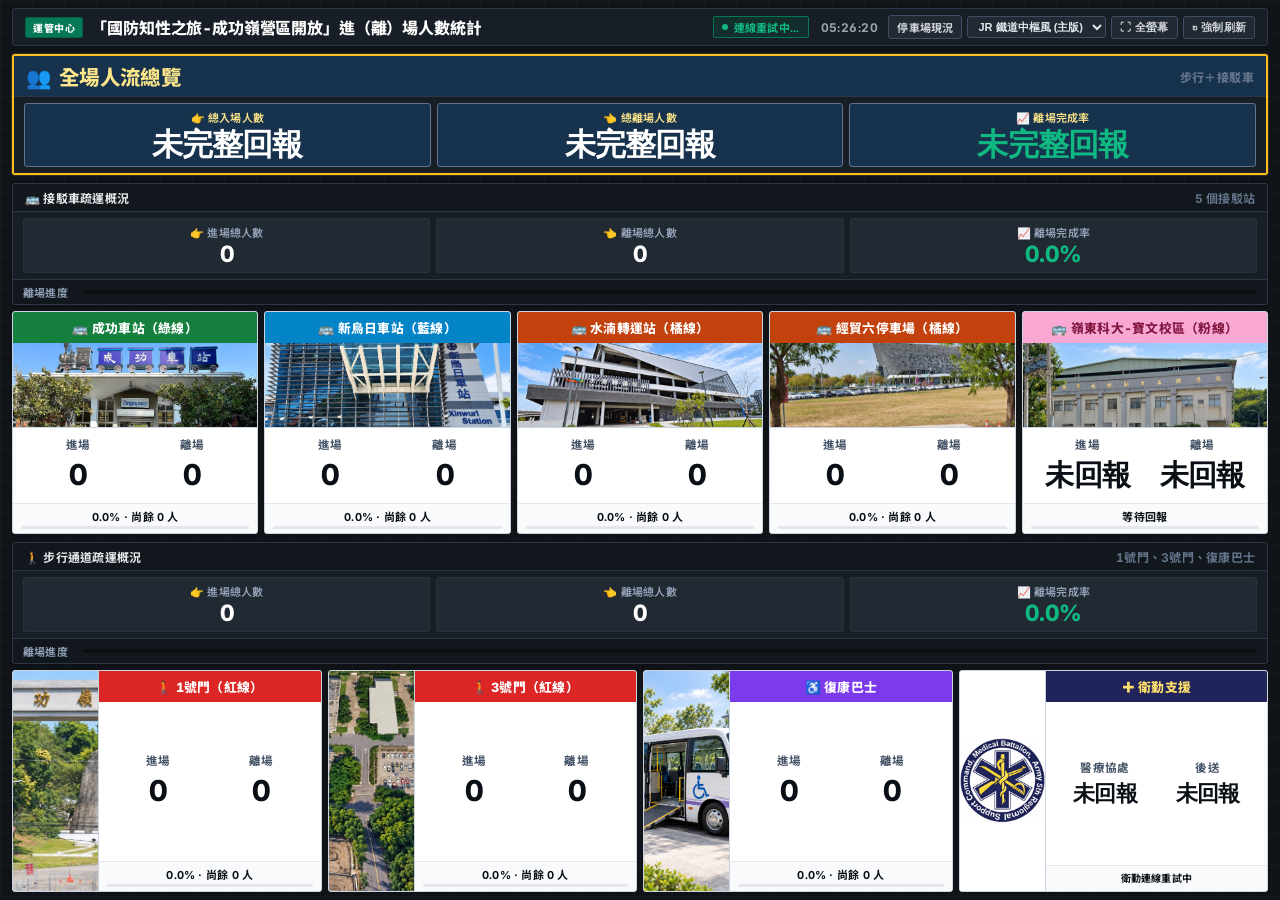
==== index.html @ ae47f046 "Keep pending medical counts readable in the narrower card Use a smaller font for unknown medical cou" ====
<!DOCTYPE html>
<html lang="zh-TW">
<head>
  <meta charset="UTF-8">
  <meta name="viewport" content="width=device-width, initial-scale=1">
  <title>「國防知性之旅-成功嶺營區開放」進（離）場人數統計</title>
  <link rel="preconnect" href="https://fonts.googleapis.com">
  <link rel="preconnect" href="https://fonts.gstatic.com" crossorigin>
  <link href="https://fonts.googleapis.com/css2?family=Inter:wght@400;600;700;800;900&family=Noto+Sans+TC:wght@400;500;700;900&display=swap" rel="stylesheet">
  <style>
    :root {
      /* 預設基礎主題變數 (🇯🇵 日本鐵道 JR 指揮中樞風 - 標竿秩序與極致易讀) */
      --theme-bg: #101419;
      --theme-grid: linear-gradient(to right, rgba(255, 255, 255, 0.02) 1px, transparent 1px),
                    linear-gradient(to bottom, rgba(255, 255, 255, 0.02) 1px, transparent 1px);
      --theme-grid-size: 32px 32px;
      
      --theme-surface: #171E25;
      --theme-surface-inner: #212933;
      --theme-border: #2B3746;
      --theme-border-light: #3E4E63;
      
      --text-white: #FFFFFF;
      --text-muted: #94A3B8;
      --text-label: #475569;
      --text-dark: #0A0F15;
      
      --badge-bg: #047857;
      --badge-text: #FFFFFF;
      --badge-border: #065F46;
      
      --card-white: #FFFFFF;
      --card-border: #CBD5E1;
      --card-footer: #F8FAFC;
      --card-radius: 3px;
      
      --track-bg: #E2E8F0;
      --fill-default: #0369A1;
      --warning-color: #D97706;
      --danger-color: #DC2626;
      
      /* JR 鐵道路線色標 (高辨識度、極度清楚) */
      --mil-green: #15803D;   /* 山手線綠 (綠線) */
      --mil-blue: #0284C7;    /* 京濱東北藍 (藍線) */
      --mil-amber: #D97706;   /* 總武線琥珀 (黃線) */
      --mil-purple: #7C3AED;  /* 半藏門紫 (紫線) */
      --mil-teal: #0D9488;    /* 常磐線青 (步行) */
      --mil-wine: #DC2626;    /* 丸之內紅 (紅線) */
    }

    /* 🛡️ 主題 2：Palantir 國防深海鈦金風 (五角大廈與國防態勢感知) */
    body.theme-palantir {
      --theme-bg: #090E17;
      --theme-grid: radial-gradient(rgba(56, 189, 248, 0.08) 1px, transparent 1px);
      --theme-grid-size: 24px 24px;
      --theme-surface: #0F1726;
      --theme-surface-inner: #152238;
      --theme-border: #1E2E48;
      --theme-border-light: #2A4064;
      --badge-bg: #1E3A8A;
      --badge-text: #93C5FD;
      --badge-border: #2563EB;
      --card-radius: 4px;
      --mil-green: #065F46;
      --mil-blue: #1E40AF;
      --mil-amber: #92400E;
      --mil-purple: #581C87;
      --mil-teal: #0F766E;
      --mil-wine: #831843;
      --fill-default: #2563EB;
    }

    /* 🚀 主題 3：SpaceX 航太任務控制室黑魂風 (消光黑底、雷射精準) */
    body.theme-spacex {
      --theme-bg: #050608;
      --theme-grid: none;
      --theme-surface: #0E1015;
      --theme-surface-inner: #161922;
      --theme-border: #222632;
      --theme-border-light: #32384A;
      --badge-bg: #B91C1C;
      --badge-text: #FFFFFF;
      --badge-border: #DC2626;
      --card-radius: 2px;
      --card-border: #4B5563;
      --mil-green: #059669;
      --mil-blue: #2563EB;
      --mil-amber: #D97706;
      --mil-purple: #9333EA;
      --mil-teal: #0D9488;
      --mil-wine: #E11D48;
      --fill-default: #FFFFFF;
    }

    /* 🌲 主題 4：北歐智慧交通 ITS 工業風 (Volvo / 歐規交通調度) */
    body.theme-nordic {
      --theme-bg: #111827;
      --theme-grid: linear-gradient(to right, rgba(255, 255, 255, 0.03) 1px, transparent 1px),
                    linear-gradient(to bottom, rgba(255, 255, 255, 0.03) 1px, transparent 1px);
      --theme-grid-size: 28px 28px;
      --theme-surface: #1F2937;
      --theme-surface-inner: #374151;
      --theme-border: #4B5563;
      --theme-border-light: #6B7280;
      --badge-bg: #0F766E;
      --badge-text: #CCFBF1;
      --badge-border: #14B8A6;
      --card-radius: 6px;
      --mil-green: #047857;
      --mil-blue: #1D4ED8;
      --mil-amber: #B45309;
      --mil-purple: #6D28D9;
      --mil-teal: #0E7490;
      --mil-wine: #BE123C;
      --fill-default: #0284C7;
    }

    /* 🇨🇭 主題 5：瑞士極簡工藝風 (理性幾何、包浩斯排印) */
    body.theme-swiss {
      --theme-bg: #0C0D12;
      --theme-grid: linear-gradient(to right, rgba(255, 255, 255, 0.025) 1px, transparent 1px),
                    linear-gradient(to bottom, rgba(255, 255, 255, 0.025) 1px, transparent 1px);
      --theme-grid-size: 32px 32px;
      --theme-surface: #14161F;
      --theme-surface-inner: #1B1E2B;
      --theme-border: #262A38;
      --theme-border-light: #343A4E;
      --badge-bg: #181B26;
      --badge-text: #E2E8F0;
      --badge-border: #33394B;
      --card-radius: 3px;
      --mil-green: #065F46;
      --mil-blue: #1E40AF;
      --mil-amber: #92400E;
      --mil-purple: #581C87;
      --mil-teal: #0F766E;
      --mil-wine: #831843;
      --fill-default: #1D4ED8;
    }

    * {
      box-sizing: border-box;
      margin: 0;
      padding: 0;
      user-select: none;
      -webkit-tap-highlight-color: transparent;
    }

    body {
      background-color: var(--theme-bg);
      background-image: var(--theme-grid);
      background-size: var(--theme-grid-size);
      font-family: 'Inter', -apple-system, BlinkMacSystemFont, "Segoe UI", 'Noto Sans TC', sans-serif;
      color: var(--text-white);
      padding: 8px 12px;
      min-height: 100svh;
      width: 100%;
      margin: 0 auto;
      display: grid;
      grid-template-rows: auto repeat(3, 1fr);
      gap: 8px;
      overflow-x: hidden;
      font-feature-settings: "tnum" 1, "cv02" 1, "cv03" 1, "cv04" 1;
      font-variant-numeric: tabular-nums;
      letter-spacing: -0.01em;
    }

    /* 頂部導航列 */
    header {
      display: flex;
      justify-content: space-between;
      align-items: center;
      background: var(--theme-surface);
      border: 1px solid var(--theme-border);
      border-radius: var(--card-radius);
      padding: 6px 12px;
      box-shadow: 0 1px 3px rgba(0, 0, 0, 0.25);
      gap: 10px;
    }

    .header-title {
      display: flex;
      align-items: center;
      gap: 8px;
      min-width: 0;
    }

    .header-badge {
      background: var(--badge-bg);
      color: var(--badge-text);
      border: 1px solid var(--badge-border);
      font-size: 10px;
      font-weight: 800;
      padding: 2px 7px;
      border-radius: 2px;
      letter-spacing: 0.06em;
      white-space: nowrap;
      flex-shrink: 0;
    }

    h1 {
      font-size: clamp(14px, 1.25vw, 18px);
      font-weight: 800;
      color: #FFFFFF;
      letter-spacing: -0.01em;
      white-space: nowrap;
      overflow: hidden;
      text-overflow: ellipsis;
    }

    .header-status {
      display: flex;
      align-items: center;
      gap: 12px;
      font-size: 12px;
      font-weight: 600;
      color: var(--text-muted);
      margin-left: auto;
      flex-shrink: 0;
    }

    .live-indicator {
      display: flex;
      align-items: center;
      gap: 6px;
      background: rgba(5, 122, 85, 0.18);
      border: 1px solid #057A55;
      color: #10B981;
      padding: 2px 8px;
      border-radius: 2px;
      font-size: 11px;
      font-weight: 700;
      letter-spacing: 0.02em;
      white-space: nowrap;
    }

    .live-dot {
      width: 6px;
      height: 6px;
      border-radius: 50%;
      background-color: #10B981;
      animation: pulse 2s infinite ease-in-out;
    }

    @keyframes pulse {
      0% { opacity: 0.35; }
      50% { opacity: 1; }
      100% { opacity: 0.35; }
    }

    #currentTime {
      font-family: 'Inter', monospace;
      font-weight: 700;
      color: #9CA3AF;
      letter-spacing: 0.04em;
      font-size: 12px;
    }

    /* 📱 置頂控制按鈕列 (風格切換 / 全螢幕 / 旋轉 / 鏡像) */
    .floating-toolbar {
      display: flex;
      align-items: center;
      gap: 5px;
      flex-shrink: 0;
    }

    .theme-select {
      background: var(--theme-surface-inner);
      color: #E2E8F0;
      border: 1px solid var(--theme-border-light);
      padding: 3px 6px;
      border-radius: var(--card-radius);
      font-size: 11px;
      font-weight: 700;
      cursor: pointer;
      outline: none;
      transition: all 0.15s ease;
    }

    .theme-select:hover, .theme-select:focus {
      border-color: #94A3B8;
      background: var(--theme-surface);
    }

    .fab-btn {
      background: var(--theme-surface-inner);
      color: #D1D5DB;
      border: 1px solid var(--theme-border-light);
      padding: 3px 8px;
      border-radius: var(--card-radius);
      font-size: 11px;
      font-weight: 700;
      cursor: pointer;
      display: inline-flex;
      align-items: center;
      gap: 4px;
      transition: all 0.12s ease;
      white-space: nowrap;
      letter-spacing: 0.02em;
    }

    .fab-btn:hover, .fab-btn:active {
      background: #FFFFFF;
      color: #0B0F19;
      border-color: #FFFFFF;
    }

    .fab-btn.active {
      background: #DC2626;
      border-color: #B91C1C;
      color: #FFFFFF;
    }


    /* 區塊容器 */
    .section-container {
      display: grid;
      grid-template-rows: auto 1fr;
      gap: 6px;
      min-width: 0;
    }

    /* 大盤統計橫幅 */
    .summary-banner {
      background: var(--theme-surface);
      border: 1px solid var(--theme-border);
      border-radius: var(--card-radius);
      overflow: hidden;
      box-shadow: 0 1px 3px rgba(0, 0, 0, 0.2);
    }

    .banner-header {
      background: rgba(0, 0, 0, 0.25);
      padding: 5px 12px;
      font-size: 12px;
      font-weight: 700;
      color: #E5E7EB;
      border-bottom: 1px solid var(--theme-border);
      display: flex;
      justify-content: space-between;
      align-items: center;
      letter-spacing: 0.02em;
    }

    .banner-header.amber {
      color: #FBBF24;
    }

    .banner-metrics {
      display: grid;
      grid-template-columns: repeat(3, 1fr);
      padding: 6px 10px;
      gap: 6px;
      background: var(--theme-surface);
    }

    .metric-box {
      text-align: center;
      background: var(--theme-surface-inner);
      padding: 5px 8px;
      border-radius: var(--card-radius);
      border: 1px solid rgba(255, 255, 255, 0.04);
      display: flex;
      flex-direction: column;
      justify-content: center;
    }

    .metric-label {
      font-size: 11px;
      font-weight: 600;
      color: var(--text-muted);
      margin-bottom: 1px;
      white-space: nowrap;
      letter-spacing: 0.02em;
    }

    .metric-value {
      font-size: clamp(19px, 2.5vh, 28px);
      font-weight: 800;
      font-family: 'Inter', sans-serif;
      color: #FFFFFF;
      letter-spacing: -0.03em;
      line-height: 1.15;
    }

    .metric-value.rate { color: #10B981; }
    .metric-value.amber { color: #F59E0B; }
    .metric-value.blue { color: #38BDF8; }

    .metric-capacity {
      color: var(--text-muted);
      font-size: 10px;
      margin-top: 1px;
      letter-spacing: 0.02em;
    }

    /* 大盤總進度條 */
    .banner-progress-row {
      display: flex;
      align-items: center;
      padding: 4px 10px;
      background: rgba(0, 0, 0, 0.25);
      border-top: 1px solid var(--theme-border);
      gap: 8px;
    }

    .progress-label {
      font-size: 11px;
      font-weight: 600;
      color: var(--text-muted);
      min-width: 52px;
      white-space: nowrap;
      letter-spacing: 0.02em;
    }

    .progress-track {
      flex: 1;
      height: 4px;
      background: rgba(0, 0, 0, 0.35);
      border-radius: 1px;
      overflow: hidden;
      position: relative;
    }

    .progress-fill {
      height: 100%;
      background: var(--fill-default);
      border-radius: 1px;
      width: 0%;
      transition: width 0.5s cubic-bezier(0.4, 0, 0.2, 1);
    }

    .progress-fill.amber {
      background: #F59E0B;
    }

    /* 🅿️ 停車場大盤指標欄位 (雙欄: 汽車剩餘 / 機車剩餘) */
    #parkingSection .banner-metrics {
      grid-template-columns: repeat(2, 1fr);
    }

    /* 🅿️ 七處停車場單站微型圖像化跑條 */
    .parking-bar-track {
      height: 3px;
      background: #E2E8F0;
      border-radius: 1.5px;
      overflow: hidden;
      margin: 2px auto;
      width: 85%;
    }
    .parking-bar-fill {
      height: 100%;
      background: #0284C7;
      border-radius: 1.5px;
      width: 0%;
      transition: width 0.4s ease;
    }
    .parking-bar-fill.amber {
      background: #D97706;
    }
    .parking-bar-fill.warning {
      background: #EAB308 !important;
    }
    .parking-bar-fill.danger {
      background: #DC2626 !important;
    }

    /* 🅿️ 停車場大盤總數雙進度條 (分開汽車與機車剩餘) */
    .parking-progress-dual {
      display: grid;
      grid-template-columns: 1fr 1fr;
      gap: 12px;
      padding: 4px 10px;
    }

    .parking-progress-col {
      display: flex;
      flex-direction: column;
      gap: 4px;
      margin-top: 6px;
      min-width: 0;
    }

    .progress-sub-header {
      display: flex;
      justify-content: space-between;
      align-items: center;
      line-height: 1.2;
    }

    .progress-sub-header .progress-label {
      font-size: 11px;
      font-weight: 700;
      color: var(--text-muted);
      letter-spacing: 0.02em;
    }

    .progress-sub-header .progress-pct {
      font-size: 11px;
      font-weight: 700;
      color: #FFFFFF;
      font-family: 'Inter', sans-serif;
      font-variant-numeric: tabular-nums;
      display: flex;
      align-items: center;
      gap: 4px;
    }
    .progress-sub-title {
      display: flex;
      align-items: center;
      gap: 6px;
    }
    .status-pill {
      font-size: 10px;
      font-weight: 800;
      padding: 1px 6px;
      border-radius: 3px;
      line-height: 1.2;
      letter-spacing: 0.02em;
      transition: all 0.3s ease;
    }
    .status-pill.green {
      background: rgba(16, 185, 129, 0.2);
      color: #34D399;
      border: 1px solid rgba(16, 185, 129, 0.4);
    }
    .status-pill.yellow {
      background: rgba(245, 158, 11, 0.2);
      color: #FBBF24;
      border: 1px solid rgba(245, 158, 11, 0.4);
    }
    .status-pill.red {
      background: rgba(220, 38, 38, 0.25);
      color: #F87171;
      border: 1px solid rgba(220, 38, 38, 0.5);
    }
    .parking-progress-col .progress-track {
      flex: none;
      height: 8px;
      border-radius: 3px;
    }
    .progress-mark {
      position: absolute;
      top: 0;
      bottom: 0;
      width: 1px;
      background: rgba(255, 255, 255, 0.18);
      pointer-events: none;
    }
    .progress-scale {
      display: flex;
      justify-content: space-between;
      font-size: 9px;
      color: #64748B;
      font-family: 'Inter', sans-serif;
      line-height: 1.1;
      padding: 0 1px;
      user-select: none;
    }

    /* 卡片網格 */
    .cards-grid {
      display: grid;
      gap: 6px;
    }

    .grid-4 { grid-template-columns: repeat(4, 1fr); }
    .grid-3 { grid-template-columns: repeat(3, 1fr); }
    .grid-7 { grid-template-columns: repeat(7, minmax(0, 1fr)); }

    /* 單一站點與停車場卡片 - 白底黑字面盤 */
    .station-card {
      background: var(--card-white);
      border: 1px solid var(--card-border);
      border-radius: var(--card-radius);
      overflow: hidden;
      box-shadow: 0 1px 3px rgba(0, 0, 0, 0.12);
      display: flex;
      flex-direction: column;
      min-width: 0;
    }

    .card-header {
      padding: 5px 8px;
      font-size: clamp(11px, 0.95vw, 13px);
      font-weight: 800;
      color: #FFFFFF;
      text-align: center;
      letter-spacing: 0.02em;
      white-space: nowrap;
      overflow: hidden;
      text-overflow: ellipsis;
    }

    /* 色標對應各線 */
    .bg-green  { background: var(--mil-green); }
    .bg-blue   { background: var(--mil-blue); }
    .bg-orange { background: #C2410C; }
    .bg-amber  { background: var(--mil-amber); }
    .bg-purple { background: var(--mil-purple); }
    .bg-pink   { background: #F9A8D4; color: #831843; }
    .bg-red    { background: #DC2626; }
    .bg-teal   { background: var(--mil-teal); }

    .station-photo {
      display: block;
      width: 100%;
      height: clamp(72px, 12vh, 140px);
      min-height: 0;
      flex: 0 1 auto;
      object-fit: cover;
      object-position: center;
      border-bottom: 1px solid var(--card-border);
    }


    @media (orientation: landscape) and (max-height: 579px) {
      .station-photo { height: clamp(24px, 9dvh, 48px); }
    }

    .card-body {
      display: grid;
      grid-template-columns: 1fr 1fr;
      padding: 6px 8px;
      gap: 4px;
      background: #FFFFFF;
      flex: 1;
      align-items: center;
    }

    .card-col {
      text-align: center;
      min-width: 0;
    }

    .card-col-label {
      font-size: 11px;
      font-weight: 700;
      color: var(--text-label);
      margin-bottom: 2px;
      letter-spacing: 0.03em;
    }

    .card-col-num {
      font-size: clamp(19px, 2.7vh, 27px);
      font-weight: 800;
      font-family: 'Inter', sans-serif;
      color: var(--text-dark);
      line-height: 1.15;
      letter-spacing: -0.03em;
      white-space: nowrap;
    }

    .card-col-num.remain {
      color: #0369A1;
    }

    .card-col-num.unavailable {
      color: #9CA3AF;
    }

    .parking-capacity {
      color: #6B7280;
      font-size: 11px;
      margin-top: 2px;
      white-space: nowrap;
      letter-spacing: 0.02em;
    }

    .card-footer {
      padding: 4px 8px;
      background: var(--card-footer);
      border-top: 1px solid #E5E7EB;
    }

    .card-status-text {
      font-size: 11px;
      font-weight: 700;
      color: var(--text-dark);
      text-align: center;
      margin-bottom: 2px;
      white-space: nowrap;
      letter-spacing: 0.02em;
    }

    .card-progress-track {
      height: 3px;
      background: #E5E7EB;
      border-radius: 1px;
      overflow: hidden;
    }

    .card-progress-fill {
      height: 100%;
      background: var(--fill-default);
      border-radius: 1px;
      width: 0%;
      transition: width 0.5s cubic-bezier(0.4, 0, 0.2, 1);
    }

    .card-progress-fill.warning { background: var(--warning-color) !important; }
    .card-progress-fill.danger  { background: var(--danger-color) !important; }

    footer {
      text-align: center;
      font-size: 11px;
      color: #6B7280;
      padding: 3px 0;
      letter-spacing: 0.03em;
    }

    #liveText:empty { display: none; }
    .live-indicator:has(#liveText:empty) {
      padding: 0;
      background: none;
      border: 0;
    }

    /* ===== 獨立看板排版設定 ===== */
    html, body {
      height: 100%;
      min-height: 100svh;
      width: 100%;
      box-sizing: border-box;
      margin: 0;
      padding: 0;
      overflow-x: hidden;
    }
    body {
      display: flex;
      flex-direction: column;
      gap: 6px;
      padding: 6px 10px;
      box-sizing: border-box;
      overflow-y: auto;
    }
    .page-link {
      text-decoration: none;
      display: inline-flex;
      align-items: center;
    }
    .section-container {
      display: flex;
      flex-direction: column;
      gap: 5px;
      min-height: 0;
    }
    .overall-summary {
      margin-bottom: 0;
    }
    .summary-banner {
      margin-bottom: 0;
    }

    /* 網格系統：預設大螢幕（接駁車 5 站、步行門 2 站） */
    .grid-5 { grid-template-columns: repeat(5, minmax(0, 1fr)); }
    .grid-2 { grid-template-columns: repeat(2, minmax(0, 1fr)); }

    /* 🖥️ 大螢幕 / 電視戰情看板 (高度 >= 580px 且 寬度 >= 900px)：滿屏無捲動、零多餘留白 */
    @media (min-height: 580px) and (min-width: 900px) {
      body {
        height: 100vh;
        overflow: hidden; /* 滿屏呈現，不需要任何滑動 */
        padding: 8px 12px;
        gap: 8px;
      }
      header {
        flex: 0 0 auto;
      }
      .overall-summary {
        flex: 0 0 auto;
      }
      .section-container {
        flex: 1 1 0;
        min-height: 0;
        gap: 6px;
      }
      .section-container .summary-banner {
        flex: 0 0 auto;
      }
      .section-container .cards-grid {
        flex: 1 1 0;
        min-height: 0;
        display: grid;
        gap: 6px;
      }
      .station-card {
        height: 100%;
        display: flex;
        flex-direction: column;
      }
      .station-card .card-header {
        flex: 0 0 auto;
        padding: 6px 8px;
        font-size: clamp(12px, 1vw, 15px);
      }
      .station-card .card-body {
        flex: 1 1 0;
        display: flex;
        align-items: center;
        justify-content: space-around;
        padding: 8px 10px;
      }
      .station-card .card-col {
        flex: 1;
        min-width: 0;
        min-height: 0;
        display: flex;
        flex-direction: column;
        align-items: center;
        justify-content: center;
      }
      .station-card .card-col-label {
        font-size: clamp(11px, 0.9vw, 13px);
        margin-bottom: 4px;
      }
      .station-card .card-col-num {
        font-size: clamp(24px, 3.2vh, 36px);
        line-height: 1.35;
      }
      .station-card .card-footer {
        flex: 0 0 auto;
        padding: 4px 8px;
      }
    }

    /* 📱 平板與手機橫向 (width <= 1100px 且橫向，或寬度 <= 960px) */
    @media (max-width: 1100px) and (orientation: landscape), (max-width: 960px) {
      .grid-5 { grid-template-columns: repeat(3, minmax(0, 1fr)); }
      .grid-5 .card-header { white-space: normal; overflow: visible; min-height: 30px; }
      .grid-2 { grid-template-columns: repeat(2, minmax(0, 1fr)); }
    }

    /* 📱 手機直向窄螢幕 (width <= 600px) */
    @media (max-width: 600px) {
      body {
        padding-bottom: max(16px, env(safe-area-inset-bottom));
      }
      header { flex-direction: column; align-items: flex-start; gap: 6px; }
      .header-right { width: 100%; justify-content: flex-end; }
      .floating-toolbar { flex-wrap: wrap; }
      .grid-5 { grid-template-columns: repeat(2, minmax(0, 1fr)); }
      .grid-2 { grid-template-columns: repeat(2, minmax(0, 1fr)); }
      #overallNote { font-size: 11px; }
    }
    /* 橫向小螢幕：統計單行、五站同列，卡片使用剩餘高度。 */
    @media (orientation: landscape) and (max-height: 579px) {
      html { height: 100%; min-height: 0; }
      body { height: 100dvh; min-height: 0; padding: 4px 8px; gap: 4px; }
      header { flex: none; padding: 3px 6px; gap: 6px; }
      .header-badge { display: none; }
      h1 { font-size: 11px; white-space: normal; line-height: 1.15; }
      .header-status { gap: 4px; }
      #currentTime { font-size: 10px; }
      .floating-toolbar { gap: 4px; }
      .fab-btn, .theme-select { font-size: 10px; padding: 2px 5px; }
      .theme-select { appearance: none; max-width: 145px; }
      .overall-summary, .summary-banner { flex: none; display: grid; grid-template-columns: 130px minmax(0, 1fr); align-items: center; }
      .banner-header { flex-direction: column; align-items: flex-start; border: 0; padding: 2px 5px; font-size: 10px; line-height: 13px; }
      .banner-header > span:last-child { font-size: 9px !important; }
      .section-container .banner-header > span:last-child { display: none; }
      .banner-metrics { padding: 2px; gap: 4px; }
      .metric-box { flex-direction: row; align-items: center; gap: 4px; padding: 2px 3px; }
      .metric-label { font-size: 9px; margin: 0; }
      .metric-value { font-size: 18px; line-height: 21px; }
      .banner-progress-row { display: none; }
      #overallNote.overall-pending { font-size: 0 !important; }
      #overallNote.overall-pending::after { content: '嶺東待回報 · 已加總其餘'; font-size: 9px; }
      .section-container { flex: 1 1 0; min-height: 0; gap: 4px; }
      .cards-grid { flex: 1 1 0; min-height: 0; gap: 4px; }
      .grid-5 { grid-template-columns: repeat(5, minmax(0, 1fr)); }
      .grid-2 { grid-template-columns: repeat(2, minmax(0, 1fr)); }
      .card-header, .grid-5 .card-header { flex: none; min-height: 24px; padding: 2px; font-size: 10px; white-space: normal; line-height: 12px; display: grid; align-items: center; }
      .card-body { padding: 2px; gap: 3px; }
      .card-col { display: flex; flex-direction: column; align-items: center; justify-content: center; }
      .card-col-label { font-size: 9px; line-height: 11px; margin: 0; }
      .card-col-num { font-size: clamp(17px, 5dvh, 23px); line-height: 1.2; }
      .card-footer { flex: none; padding: 2px 3px; }
      .card-status-text { font-size: 9px; line-height: 11px; margin-bottom: 1px; }
    }

    /* ???????????????????????? */
    @media (min-width: 1366px) and (min-height: 768px) {
      body { padding: 12px; gap: 12px; }
      header { padding: 14px 18px; min-height: 64px; }
      h1 { font-size: clamp(20px, 1.7vw, 32px); white-space: normal; }
      .header-title { gap: 14px; }
      .header-badge { font-size: 12px; padding: 5px 10px; }
      .overall-summary { display: grid; grid-template-columns: minmax(200px, 1fr) 3fr; }
      .overall-summary .banner-header { flex-direction: column; align-items: flex-start; justify-content: center; gap: 8px; border-bottom: 0; border-right: 1px solid var(--theme-border); }
      .banner-header { font-size: clamp(14px, 1.2vw, 22px); padding: 10px 14px; }
      .banner-header span:last-child { font-size: 12px; font-weight: 500; }
      .banner-metrics { padding: 10px; gap: 10px; }
      .metric-box { padding: 8px 12px; gap: 4px; }
      .metric-label { font-size: 14px; }
      .metric-value { font-size: clamp(24px, 2vw, 38px); }
      #shuttleSection { flex: 1.25 1 0; gap: 10px; }
      #gateSection { flex: 1 1 0; gap: 10px; }
      .section-container .summary-banner { display: grid; grid-template-columns: minmax(220px, 1.1fr) 3fr; }
      .section-container .banner-header { border-bottom: 0; flex-wrap: wrap; gap: 6px; }
      .section-container .banner-metrics { padding: 6px 10px; }
      .section-container .metric-box { flex-direction: row; align-items: center; gap: 12px; padding: 5px 8px; }
      .section-container .metric-label { font-size: 12px; }
      .section-container .metric-value { font-size: clamp(18px, 1.35vw, 26px); }
      .section-container .banner-progress-row { grid-column: 1 / -1; padding: 4px 14px; }
      .section-container .cards-grid { gap: 12px; }
      .station-card .card-header { text-align: left; padding: 10px 14px; font-size: clamp(14px, 1.1vw, 21px); }
      .station-photo { height: clamp(80px, 14vh, 160px); flex: 0 1 auto; }
      .station-card .card-body { padding: 10px 14px; }
      .station-card .card-col + .card-col { border-left: 1px solid #CBD5E1; }
      .station-card .card-col-label { font-size: 15px; margin-bottom: 4px; }
      .station-card .card-col-num { font-size: clamp(28px, 4.2vh, 48px); line-height: 1.3; }
      .station-card .card-footer { display: flex; flex-direction: column; gap: 6px; padding: 8px 18px; }
      .card-progress-track { order: -1; height: 10px; border-radius: 999px; }
      .card-progress-fill { border-radius: inherit; }
      .card-status-text { font-size: 14px; margin: 0; }
      #shuttleSection .card-body { flex: 0 0 88px; }
      #shuttleSection .station-photo { flex: 1 1 0; min-height: 0; }
      .station-card .card-header { white-space: normal; overflow-wrap: anywhere; }
      #gateSection .banner-progress-row { display: none; }
      .station-card .card-body { min-height: 0; }
      .station-card .card-header, .station-card .card-footer { flex-shrink: 0; }
      #gateSection .card-header { padding: 8px 14px; }
      #gateSection .card-col-num { font-size: clamp(34px, 5.5vh, 64px); }
      #gateSection .card-col:first-child .card-col-num { color: #047857; }
      #gateSection .card-col:last-child .card-col-num { color: #075985; }
    }

    /* Mobile landscape: distinguish counts and progress while keeping all seven stations visible. */
    @media (orientation: landscape) and (max-height: 579px) {
      .station-card .card-header { text-align: left; padding-inline: 5px; }
      .station-card .card-body { gap: 0; min-height: 0; }
      .station-card .card-col + .card-col { border-left: 1px solid #CBD5E1; }
      .station-card .card-col:first-child .card-col-num { color: #047857; }
      .station-card .card-col:last-child .card-col-num { color: #075985; }
      .station-card .card-footer { display: flex; flex-direction: column; gap: 2px; }
      .station-card .card-progress-track { order: -1; height: 4px; border-radius: 999px; }
      .station-card .card-progress-fill { border-radius: inherit; }
      .station-card .card-status-text { margin: 0; }
      #gateSection .card-col-num { font-size: clamp(17px, 6dvh, 28px); }
    }
    @media (orientation: landscape) and (max-height: 340px) {
      .station-photo { display: none; }
      #gateSection .card-col-num { font-size: 17px; }
    }
    /* The overall total leads the shuttle and walking summaries. */
    .overall-summary { border: 2px solid #FBBF24; box-shadow: 0 0 0 1px rgba(251, 191, 36, .15); }
    .overall-summary .banner-header { background: #17324D; color: #FDE68A; font-size: clamp(18px, 1.6vw, 28px); font-weight: 800; }
    .overall-summary .banner-header > span:first-child { font-size: inherit; }
    .overall-summary .metric-box { border-color: #64748B; background: #17324D; }
    .overall-summary .metric-label { color: #FDE68A; }
    .overall-summary .metric-value { font-size: clamp(28px, 2.4vw, 44px); }
    @media (orientation: landscape) and (max-height: 579px) {
      .overall-summary { grid-template-columns: 155px minmax(0, 1fr); }
      .overall-summary .banner-header { font-size: 13px; line-height: 16px; }
      .overall-summary .metric-value { font-size: 20px; line-height: 23px; }
    }
    /* Walking gates keep photos beside the counts instead of above them. */
    #gateSection .station-card {
      position: relative;
      display: grid;
      grid-template-columns: 28% minmax(0, 1fr);
      grid-template-rows: auto minmax(0, 1fr) auto;
    }
    #gateSection .station-photo {
      display: block;
      position: absolute;
      inset: 0 auto 0 0;
      width: 28%;
      height: 100%;
      border-bottom: 0;
      border-right: 1px solid var(--card-border);
      box-sizing: border-box;
    }
    #gateSection .card-header, #gateSection .card-body, #gateSection .card-footer { grid-column: 2; }
    #gateSection .card-header { grid-row: 1; }
    #gateSection .card-body { grid-row: 2; min-height: 0; }
    #gateSection .card-footer { grid-row: 3; }
    @media (max-width: 600px) and (orientation: portrait) {
      #gateSection .grid-2 { grid-template-columns: minmax(0, 1fr); }
    }
    #gateSection .grid-2 { grid-template-columns: repeat(4, minmax(0, 1fr)); }
    #gateSection .medical-card .station-photo { object-fit: contain; background: #fff; }
    .medical-card .card-header { background: #20245b; color: #ffe06a; }
    .medical-card .card-footer { display: flex; justify-content: center; flex-wrap: wrap; gap: 2px 8px; }
    .medical-card .card-status-text { font-size: 10px; }
    .medical-form-link { font-size: 11px; color: #075985; font-weight: 700; white-space: nowrap; }
    #gateSection .medical-card .card-col-num.medical-pending { font-size: clamp(14px, 2.4vh, 26px); }
    #gateSection .medical-card .card-footer { flex-direction: column; align-items: center; }
    @media (orientation: landscape) and (max-height: 579px) {
      #gateSection .card-col-num { font-size: clamp(17px, 5dvh, 23px); }
    }
    @media (max-width: 600px) and (orientation: portrait) {
      #gateSection .grid-2 { grid-template-columns: minmax(0, 1fr); }
    }
    .card-col-num, .metric-value { font-variant-numeric: tabular-nums; }
    .number-updating { text-shadow: 0 0 12px rgba(56, 189, 248, .28); }
    @media (prefers-reduced-motion: reduce) {
      .number-updating { text-shadow: none; }
    }
  </style>
</head>
<body class="theme-jr">
  <!-- 頂部資訊列 -->
  <header>
    <div class="header-title">
      <span class="header-badge">運管中心</span>
      <h1>「國防知性之旅-成功嶺營區開放」進（離）場人數統計</h1>
    </div>
    <div class="header-status">
      <div class="live-indicator" id="liveBadge">
        <span class="live-dot"></span>
        <span id="liveText" role="status"></span>
      </div>
      <div id="currentTime">--:--:--</div>
    </div>
    <div class="floating-toolbar">
      <a class="fab-btn page-link" href="parking.html">停車場現況</a>
      <select id="themeSelector" class="theme-select" onchange="applyTheme(this.value)">
        <option value="jr" selected>JR 鐵道中樞風 (主版)</option>
        <option value="palantir">Palantir 國防風</option>
        <option value="spacex">SpaceX 航太風</option>
        <option value="nordic">北歐交通 ITS 風</option>
        <option value="swiss">瑞士工藝風</option>
      </select>
      <button id="fabFullscreen" class="fab-btn" onclick="toggleFullscreen()">⛶ 全螢幕</button>
      <button id="fabRefresh" class="fab-btn" onclick="forceRefresh()">↻ 強制刷新</button>
    </div>
  </header>

  <section class="summary-banner overall-summary" aria-label="步行與接駁合計人流">
    <div class="banner-header">
      <span>👥 全場人流總覽</span>
      <span style="font-size: 12px; color: #64748B;" id="overallNote">步行＋接駁車</span>
    </div>
    <div class="banner-metrics">
      <div class="metric-box">
        <div class="metric-label">👉 總入場人數</div>
        <div class="metric-value" id="overallTotalIn">未完整回報</div>
      </div>
      <div class="metric-box">
        <div class="metric-label">👈 總離場人數</div>
        <div class="metric-value" id="overallTotalOut">未完整回報</div>
      </div>
      <div class="metric-box">
        <div class="metric-label">📈 離場完成率</div>
        <div class="metric-value rate" id="overallTotalRate">未完整回報</div>
      </div>
    </div>
  </section>

  <!-- ========================================== -->
  <!-- 🚌 段落一：接駁車疏運概況 -->
  <!-- ========================================== -->
  <div class="section-container horizontal-section" id="shuttleSection">
    <div class="summary-banner">
      <div class="banner-header">
        <span>🚌 接駁車疏運概況</span>
        <span style="font-size: 12px; color: #64748B;">5 個接駁站</span>
      </div>
      <div class="banner-metrics">
        <div class="metric-box">
          <div class="metric-label">👉 進場總人數</div>
          <div class="metric-value" id="busTotalIn">0</div>
        </div>
        <div class="metric-box">
          <div class="metric-label">👈 離場總人數</div>
          <div class="metric-value" id="busTotalOut">0</div>
        </div>
        <div class="metric-box">
          <div class="metric-label">📈 離場完成率</div>
          <div class="metric-value rate" id="busTotalRate">0.0%</div>
        </div>
      </div>
      <div class="banner-progress-row">
        <span class="progress-label">離場進度</span>
        <div class="progress-track">
          <div class="progress-fill" id="busMainBar"></div>
        </div>
      </div>
    </div>

    <!-- 5 個接駁車站卡片 -->
    <div class="cards-grid grid-5">
      <!-- 成功車站 -->
      <div class="station-card">
        <div class="card-header bg-green">🚌 成功車站（綠線）</div>
        <img class="station-photo" src="assets/stations/chenggong.jpg?v=20261002-real" alt="成功車站（綠線）" width="1280" height="960" decoding="async" style="object-position: center 28%;">
        <div class="card-body">
          <div class="card-col">
            <div class="card-col-label">進場</div>
            <div class="card-col-num" id="bus1In">0</div>
          </div>
          <div class="card-col">
            <div class="card-col-label">離場</div>
            <div class="card-col-num" id="bus1Out">0</div>
          </div>
        </div>
        <div class="card-footer">
          <div class="card-status-text" id="bus1Status">0.0% · 尚餘 0 人</div>
          <div class="card-progress-track">
            <div class="card-progress-fill" id="bus1Bar"></div>
          </div>
        </div>
      </div>

      <!-- 新烏日車站 -->
      <div class="station-card">
        <div class="card-header bg-blue">🚌 新烏日車站（藍線）</div>
        <img class="station-photo" src="assets/stations/xinwuri.jpg?v=20261002" alt="新烏日車站（藍線）" width="1254" height="1254" decoding="async" style="object-position: center 66%;">
        <div class="card-body">
          <div class="card-col">
            <div class="card-col-label">進場</div>
            <div class="card-col-num" id="bus2In">0</div>
          </div>
          <div class="card-col">
            <div class="card-col-label">離場</div>
            <div class="card-col-num" id="bus2Out">0</div>
          </div>
        </div>
        <div class="card-footer">
          <div class="card-status-text" id="bus2Status">0.0% · 尚餘 0 人</div>
          <div class="card-progress-track">
            <div class="card-progress-fill" id="bus2Bar"></div>
          </div>
        </div>
      </div>

      <!-- 水湳轉運站 -->
      <div class="station-card">
        <div class="card-header bg-orange">🚌 水湳轉運站（橘線）</div>
        <img class="station-photo" src="assets/stations/shuinan.jpg?v=20261002" alt="水湳轉運站（橘線）" width="1448" height="1086" decoding="async" style="object-position: center 60%;">
        <div class="card-body">
          <div class="card-col">
            <div class="card-col-label">進場</div>
            <div class="card-col-num" id="bus4In">0</div>
          </div>
          <div class="card-col">
            <div class="card-col-label">離場</div>
            <div class="card-col-num" id="bus4Out">0</div>
          </div>
        </div>
        <div class="card-footer">
          <div class="card-status-text" id="bus4Status">0.0% · 尚餘 0 人</div>
          <div class="card-progress-track">
            <div class="card-progress-fill" id="bus4Bar"></div>
          </div>
        </div>
      </div>

      <!-- 經貿六停車場 -->
      <div class="station-card">
        <div class="card-header bg-orange">🚌 經貿六停車場（橘線）</div>
        <img class="station-photo" src="assets/stations/jingmao6.jpg?v=20261002-replacement" alt="經貿六停車場（橘線）" width="1126" height="1397" decoding="async" style="object-position: center 52%;">
        <div class="card-body">
          <div class="card-col">
            <div class="card-col-label">進場</div>
            <div class="card-col-num" id="bus3In">0</div>
          </div>
          <div class="card-col">
            <div class="card-col-label">離場</div>
            <div class="card-col-num" id="bus3Out">0</div>
          </div>
        </div>
        <div class="card-footer">
          <div class="card-status-text" id="bus3Status">0.0% · 尚餘 0 人</div>
          <div class="card-progress-track">
            <div class="card-progress-fill" id="bus3Bar"></div>
          </div>
        </div>
      </div>

      <!-- 嶺東科大-寶文校區 -->
      <div class="station-card">
        <div class="card-header bg-pink">🚌 嶺東科大-寶文校區（粉線）</div>
        <img class="station-photo" src="assets/stations/lingdong.jpg?v=20261002-photo" alt="嶺東科大-寶文校區（粉線）" width="1138" height="1382" decoding="async" style="object-position: center 44%;">
        <div class="card-body">
          <div class="card-col">
            <div class="card-col-label">進場</div>
            <div class="card-col-num" id="bus5In">未回報</div>
          </div>
          <div class="card-col">
            <div class="card-col-label">離場</div>
            <div class="card-col-num" id="bus5Out">未回報</div>
          </div>
        </div>
        <div class="card-footer">
          <div class="card-status-text" id="bus5Status">等待回報</div>
          <div class="card-progress-track">
            <div class="card-progress-fill" id="bus5Bar"></div>
          </div>
        </div>
      </div>
    </div>
  </div>

  <!-- ========================================== -->
  <!-- 🚶 段落二：步行通道疏運概況 -->
  <!-- ========================================== -->
  <div class="section-container horizontal-section" id="gateSection">
    <div class="summary-banner">
      <div class="banner-header">
        <span>🚶 步行通道疏運概況</span>
        <span style="font-size: 12px; color: #64748B;">1號門、3號門、復康巴士</span>
      </div>
      <div class="banner-metrics">
        <div class="metric-box">
          <div class="metric-label">👉 進場總人數</div>
          <div class="metric-value" id="walkTotalIn">0</div>
        </div>
        <div class="metric-box">
          <div class="metric-label">👈 離場總人數</div>
          <div class="metric-value" id="walkTotalOut">0</div>
        </div>
        <div class="metric-box">
          <div class="metric-label">📈 離場完成率</div>
          <div class="metric-value rate" id="walkTotalRate">0.0%</div>
        </div>
      </div>
      <div class="banner-progress-row">
        <span class="progress-label">離場進度</span>
        <div class="progress-track">
          <div class="progress-fill" id="walkMainBar"></div>
        </div>
      </div>
    </div>

    <!-- 2 個步行門卡片 -->
    <div class="cards-grid grid-2">
      <!-- 1號門 -->
      <div class="station-card">
        <div class="card-header bg-red">🚶 1號門（紅線）</div>
        <img class="station-photo" src="assets/stations/gate1.jpg?v=20261002" alt="1號門（紅線）" width="1728" height="910" decoding="async" style="object-position: center 10%;">
        <div class="card-body">
          <div class="card-col">
            <div class="card-col-label">進場</div>
            <div class="card-col-num" id="walk1In">0</div>
          </div>
          <div class="card-col">
            <div class="card-col-label">離場</div>
            <div class="card-col-num" id="walk1Out">0</div>
          </div>
        </div>
        <div class="card-footer">
          <div class="card-status-text" id="walk1Status">0.0% · 尚餘 0 人</div>
          <div class="card-progress-track">
            <div class="card-progress-fill" id="walk1Bar"></div>
          </div>
        </div>
      </div>

      <!-- 3號門 -->
      <div class="station-card">
        <div class="card-header bg-red">🚶 3號門（紅線）</div>
        <img class="station-photo" src="assets/stations/gate3.jpg?v=20261002" alt="3號門（紅線）" width="1672" height="941" decoding="async" style="object-position: center 85%;">
        <div class="card-body">
          <div class="card-col">
            <div class="card-col-label">進場</div>
            <div class="card-col-num" id="walk2In">0</div>
          </div>
          <div class="card-col">
            <div class="card-col-label">離場</div>
            <div class="card-col-num" id="walk2Out">0</div>
          </div>
        </div>
        <div class="card-footer">
          <div class="card-status-text" id="walk2Status">0.0% · 尚餘 0 人</div>
          <div class="card-progress-track">
            <div class="card-progress-fill" id="walk2Bar"></div>
          </div>
        </div>
      </div>


      <!-- 復康巴士 -->
      <div class="station-card accessible-card">
        <div class="card-header bg-purple">♿ 復康巴士</div>
        <img class="station-photo" src="assets/stations/accessible-bus.png?v=20261003" alt="復康巴士示意圖" width="1254" height="1254" decoding="async" style="object-position: center 60%;">
        <div class="card-body">
          <div class="card-col">
            <div class="card-col-label">進場</div>
            <div class="card-col-num" id="accessibleIn">0</div>
          </div>
          <div class="card-col">
            <div class="card-col-label">離場</div>
            <div class="card-col-num" id="accessibleOut">0</div>
          </div>
        </div>
        <div class="card-footer">
          <div class="card-status-text" id="accessibleStatus">0.0% · 尚餘 0 人</div>
          <div class="card-progress-track">
            <div class="card-progress-fill" id="accessibleBar"></div>
          </div>
        </div>
      </div>

      <!-- 衛勤支援：獨立回報，不計入進離場總數 -->
      <div class="station-card medical-card">
        <div class="card-header">✚ 衛勤支援</div>
        <img class="station-photo" src="assets/stations/medical.jpg?v=20261009" alt="衛勤支援徽章" width="1024" height="1024" decoding="async">
        <div class="card-body">
          <div class="card-col">
            <div class="card-col-label">醫療協處</div>
            <div class="card-col-num medical-pending" id="medicalAssistance">未回報</div>
          </div>
          <div class="card-col">
            <div class="card-col-label">後送</div>
            <div class="card-col-num medical-pending" id="medicalEvacuation">未回報</div>
          </div>
        </div>
        <div class="card-footer">
          <div class="card-status-text" id="medicalStatus">獨立統計 · 人</div>
          <a class="medical-form-link" id="medicalFormLink" target="_blank" rel="noopener noreferrer" hidden>衛勤填報 ↗</a>
        </div>
      </div>
    </div>
  </div>

  <!-- ========================================== -->
  <!-- 🅿️ 段落三：六大停車場車位即時監控 (總容量 3,000 席) -->
  <!-- ========================================== -->

  <script>
    const SPREADSHEET_ID = "1SOb3pPSJoxGorKtGzcQuYh3FgNAN3UGD68TE5qR679w";

    const PARKING_LOTS = [
  {
    "name": "五都日出",
    "cars": 1008,
    "motorcycles": 168
  },
  {
    "name": "新烏日",
    "cars": 266,
    "motorcycles": 352
  },
  {
    "name": "*嶺東科大",
    "cars": 90,
    "motorcycles": 800
  },
  {
    "name": "*台中科大",
    "cars": 0,
    "motorcycles": 200
  },
  {
    "name": "水湳轉運站",
    "cars": 614,
    "motorcycles": 1253
  },
  {
    "name": "*經貿六",
    "cars": 563,
    "motorcycles": 0
  },
  {
    "name": "*經貿八",
    "cars": 482,
    "motorcycles": 0
  }
];

    function formatNumber(num) {
      return Number(num || 0).toLocaleString('en-US');
    }

    const numberAnimations = new Map();
    function setNumberText(element, text) {
      const targetText = String(text);
      const running = numberAnimations.get(element);
      if (running?.targetText === targetText) return;
      if (running) {
        cancelAnimationFrame(running.frame);
        numberAnimations.delete(element);
      }
      const parse = value => {
        const match = String(value).trim().match(/^([\d,]+(?:\.\d+)?)(%)?$/);
        return match ? { value: Number(match[1].replace(/,/g, '')), percent: Boolean(match[2]) } : null;
      };
      const target = parse(targetText);
      const current = parse(element.textContent) || { value: 0, percent: target?.percent };
      const reducedMotion = typeof matchMedia === 'function' && matchMedia('(prefers-reduced-motion: reduce)').matches;
      if (!target || current.percent !== target.percent || current.value === target.value ||
          typeof requestAnimationFrame !== 'function' || reducedMotion || document.hidden) {
        element.textContent = targetText;
        element.classList.toggle('number-updating', false);
        return;
      }
      const started = performance.now();
      const state = { targetText, frame: null };
      numberAnimations.set(element, state);
      element.classList.toggle('number-updating', true);
      const tick = now => {
        const progress = Math.min(1, Math.max(0, (now - started) / 800));
        const eased = 1 - Math.pow(1 - progress, 3);
        const value = current.value + (target.value - current.value) * eased;
        element.textContent = target.percent ? value.toFixed(1) + '%' : formatNumber(Math.round(value));
        if (progress < 1) state.frame = requestAnimationFrame(tick);
        else {
          element.textContent = targetText;
          element.classList.toggle('number-updating', false);
          numberAnimations.delete(element);
        }
      };
      state.frame = requestAnimationFrame(tick);
    }

    function calcRate(totalCap, currentUsed) {
      if (!totalCap || totalCap <= 0) return { pctText: "0.0%", pctNum: 0, remain: 0 };
      const pct = Math.min(100, Math.round((currentUsed / totalCap) * 1000) / 10);
      const remain = Math.max(0, totalCap - currentUsed);
      return {
        pctText: pct.toFixed(1) + "%",
        pctNum: pct,
        remain: remain
      };
    }

    function updateClock() {
      const now = new Date();
      const hours = String(now.getHours()).padStart(2, '0');
      const minutes = String(now.getMinutes()).padStart(2, '0');
      const seconds = String(now.getSeconds()).padStart(2, '0');
      document.getElementById('currentTime').textContent = `${hours}:${minutes}:${seconds}`;
    }
    setInterval(updateClock, 1000);
    updateClock();

    // 🏆 JSONP 回呼函式：100% 繞過任何瀏覽器 CORS / file 協議限制！
    window.onGvizData = function(data) {
      try {
        if (!data || data.status === 'error' || !data.table || !data.table.rows) {
          document.getElementById('liveText').textContent = '讀取失敗，請確認看板分頁與共用權限';
          return;
        }
        const rows = data.table.rows;

        const getVal = (r, c) => {
          try {
            if (!rows[r] || !rows[r].c || !rows[r].c[c]) return 0;
            const cell = rows[r].c[c];
            if (typeof cell.v === 'number') return cell.v;
            const parsed = parseFloat(cell.v || cell.f || 0);
            return isNaN(parsed) ? 0 : parsed;
          } catch(e) { return 0; }
        };

        // 🔍 動態語意定位：動態尋找各區塊數據所在列，100% 防止 Google Sheets 空行過濾造成的列號位移！
        let lingdongRow = null;
        let busStationsRow = 5;
        let walkTotalRow = 9;
        let walkStationsRow = 14;
        let parkTotalRow = null;
        let parkLotsRow = null;

        rows.forEach((r, idx) => {
          if (!r || !r.c || !r.c[0]) return;
          const text = String(r.c[0].v || r.c[0].f || '');
          if (text === '嶺東科大-寶文校區接駁統計') lingdongRow = idx + 1;
          if (text.includes('接駁車站即時數據') && rows[idx + 3]) {
            busStationsRow = idx + 3;
          } else if (text.includes('步行通道疏運概況') && rows[idx + 2]) {
            walkTotalRow = idx + 2;
          } else if (text.includes('步行通道即時數據') && rows[idx + 3]) {
            walkStationsRow = idx + 3;
          } else if (text.includes('汽機車停車場剩餘車位') && rows[idx + 2]) {
            parkTotalRow = idx + 2;
          } else if (text.includes('各停車場即時剩餘車位（7處）') && rows[idx + 3]) {
            parkLotsRow = idx + 3;
          }
        });

        // ==========================================
        // 1. 接駁車站點數據 (動態定位：busStationsRow)
        // ==========================================
        if (document.getElementById('busTotalIn')) {
        const b1In = getVal(busStationsRow, 0);
        const b1Out = getVal(busStationsRow, 3);
        const b2In = getVal(busStationsRow, 6);
        const b2Out = getVal(busStationsRow, 9);
        const b3In = getVal(busStationsRow, 18);
        const b3Out = getVal(busStationsRow, 21);
        const b4In = getVal(busStationsRow, 12);
        const b4Out = getVal(busStationsRow, 15);

        const getLingdong = column => {
          const raw = lingdongRow === null ? null : rows[lingdongRow]?.c?.[column]?.v;
          if (raw === null || raw === undefined || String(raw).trim() === '') return null;
          const value = Number(String(raw).replace(/,/g, ''));
          return Number.isSafeInteger(value) && value >= 0 ? value : null;
        };
        const b5In = getLingdong(0);
        const b5Out = getLingdong(1);
        const busComplete = b5In !== null && b5Out !== null;

        // 僅加總本頁定案站點；舊版大盤不含新增站點。
        const busTotalIn = b1In + b2In + b3In + b4In + (b5In ?? 0);
        const busTotalOut = b1Out + b2Out + b3Out + b4Out + (b5Out ?? 0);
        const busRate = calcRate(busTotalIn, busTotalOut);

        setNumberText(document.getElementById('busTotalIn'), b5In === null ? '未完整回報' : formatNumber(busTotalIn));
        setNumberText(document.getElementById('busTotalOut'), b5Out === null ? '未完整回報' : formatNumber(busTotalOut));
        setNumberText(document.getElementById('busTotalRate'), busComplete ? busRate.pctText : '未完整回報');
        document.getElementById('busMainBar').style.width = (busComplete ? busRate.pctNum : 0) + "%";

        const updateStationCard = (prefix, inVal, outVal) => {
          setNumberText(document.getElementById(`${prefix}In`), formatNumber(inVal));
          setNumberText(document.getElementById(`${prefix}Out`), formatNumber(outVal));
          const r = calcRate(inVal, outVal);
          document.getElementById(`${prefix}Status`).textContent = `${r.pctText} · 餘${formatNumber(r.remain)}人`;
          document.getElementById(`${prefix}Bar`).style.width = r.pctNum + "%";
        };

        updateStationCard('bus1', b1In, b1Out);
        updateStationCard('bus2', b2In, b2Out);
        updateStationCard('bus3', b3In, b3Out);
        updateStationCard('bus4', b4In, b4Out);
        if (busComplete) {
          updateStationCard('bus5', b5In, b5Out);
        } else {
          setNumberText(document.getElementById('bus5In'), b5In === null ? '未回報' : formatNumber(b5In));
          setNumberText(document.getElementById('bus5Out'), b5Out === null ? '未回報' : formatNumber(b5Out));
          document.getElementById('bus5Status').textContent = '等待完整回報';
          document.getElementById('bus5Bar').style.width = '0%';
        }

        // ==========================================
        // 2. 步行通道數據 (動態定位：walkStationsRow & walkTotalRow)
        // ==========================================
        const w1In = getVal(walkStationsRow, 0);
        const w1Out = getVal(walkStationsRow, 4);
        const w2In = getVal(walkStationsRow, 8);
        const w2Out = getVal(walkStationsRow, 12);

        const accessibleReady = String(rows[walkStationsRow - 2]?.c?.[16]?.v || '').includes('復康巴士');
        const accessibleIn = accessibleReady ? getVal(walkStationsRow, 16) : 0;
        const accessibleOut = accessibleReady ? getVal(walkStationsRow, 20) : 0;

        // 步行大盤
        const walkTotalIn = w1In + w2In + accessibleIn;
        const walkTotalOut = w1Out + w2Out + accessibleOut;
        const walkRate = calcRate(walkTotalIn, walkTotalOut);

        setNumberText(document.getElementById('walkTotalIn'), formatNumber(walkTotalIn));
        setNumberText(document.getElementById('walkTotalOut'), formatNumber(walkTotalOut));
        setNumberText(document.getElementById('walkTotalRate'), walkRate.pctText);
        document.getElementById('walkMainBar').style.width = walkRate.pctNum + "%";

        updateStationCard('walk1', w1In, w1Out);
        updateStationCard('walk2', w2In, w2Out);
        updateStationCard('accessible', accessibleIn, accessibleOut);
        if (!accessibleReady) {
          setNumberText(document.getElementById('accessibleIn'), '待啟用');
          setNumberText(document.getElementById('accessibleOut'), '待啟用');
          document.getElementById('accessibleStatus').textContent = '等待表單與統計更新';
        }

        // 最上方全場總覽：接駁車與步行門的入、離場人數合計。
        const overallIn = busTotalIn + walkTotalIn;
        const overallOut = busTotalOut + walkTotalOut;
        const overallRate = calcRate(overallIn, overallOut);
        setNumberText(document.getElementById('overallTotalIn'), formatNumber(overallIn));
        setNumberText(document.getElementById('overallTotalOut'), formatNumber(overallOut));
        setNumberText(document.getElementById('overallTotalRate'), overallRate.pctText);
        const overallNote = document.getElementById('overallNote');
        overallNote.textContent = busComplete ? '步行＋接駁車' : '步行＋接駁車 · 嶺東待回報，已加總其餘回報';
        overallNote.classList.toggle('overall-pending', !busComplete);
        }

        // ==========================================
        // 3. 六大停車場數據 (動態定位：parkTotalRow, parkLotsRow)
        // ==========================================
        // 舊版已停數不可解讀成剩餘數；須同時找到新版標題。
        if (document.getElementById('parkingSection')) {
        const parkingReady = parkTotalRow !== null && parkLotsRow !== null;
        const getRemaining = (r, c) => {
          const cell = rows[r]?.c?.[c];
          const raw = cell?.v ?? cell?.f;
          if (raw === null || raw === undefined || String(raw).trim() === '') return null;
          const value = Number(String(raw).replace(/,/g, ''));
          return Number.isSafeInteger(value) && value >= 0 ? value : null;
        };
        const showRemaining = (id, value, missing) => {
          setNumberText(document.getElementById(id), value === null ? missing : formatNumber(value));
        };
        let reported = 0;
        let carsComplete = parkingReady;
        let motorcyclesComplete = parkingReady;
        PARKING_LOTS.forEach((lot, i) => {
          const cars = lot.cars === 0 ? 0 : parkingReady ? getRemaining(parkLotsRow, i * 4) : null;
          const motorcycles = lot.motorcycles === 0 ? 0 : parkingReady ? getRemaining(parkLotsRow, i * 4 + 2) : null;
          if (lot.cars > 0) showRemaining('park' + (i + 1) + 'Cars', cars, '未回報');
          if (lot.motorcycles > 0) showRemaining('park' + (i + 1) + 'Motorcycles', motorcycles, '未回報');
          if (cars === null) carsComplete = false;
          if (motorcycles === null) motorcyclesComplete = false;
          if (parkingReady && cars !== null && motorcycles !== null) reported++;

          // 🅿️ 單站圖像化剩餘跑條即時更新
          const carBar = document.getElementById('lotCarBar' + (i + 1));
          if (carBar) {
            if (lot.cars === 0) {
              carBar.style.width = '0%';
              carBar.className = 'parking-bar-fill';
            } else if (cars !== null) {
              const pct = Math.min(100, Math.max(0, Math.round((cars / lot.cars) * 100)));
              carBar.style.width = pct + '%';
              carBar.className = pct <= 10 ? 'parking-bar-fill danger' : pct <= 30 ? 'parking-bar-fill warning' : 'parking-bar-fill';
            } else {
              carBar.style.width = '0%';
              carBar.className = 'parking-bar-fill';
            }
          }

          const motoBar = document.getElementById('lotMotoBar' + (i + 1));
          if (motoBar) {
            if (lot.motorcycles === 0) {
              motoBar.style.width = '0%';
              motoBar.className = 'parking-bar-fill';
            } else if (motorcycles !== null) {
              const pct = Math.min(100, Math.max(0, Math.round((motorcycles / lot.motorcycles) * 100)));
              motoBar.style.width = pct + '%';
              motoBar.className = pct <= 10 ? 'parking-bar-fill danger' : pct <= 30 ? 'parking-bar-fill warning' : 'parking-bar-fill amber';
            } else {
              motoBar.style.width = '0%';
              motoBar.className = 'parking-bar-fill';
            }
          }
        });
        showRemaining('parkTotalCars', carsComplete ? getRemaining(parkTotalRow, 0) : null, '未完整回報');
        showRemaining('parkTotalMotorcycles', motorcyclesComplete ? getRemaining(parkTotalRow, 8) : null, '未完整回報');
        document.getElementById('parkReported').textContent = reported + '/7 處';
        document.getElementById('parkingNote').textContent = parkingReady
          ? '7 處停車場 · 以各場最新回報為準'
          : '7 處停車場資料等待更新';

        // 🅿️ 下方停車場大盤總數進度條 (汽車總容量 3,023 / 機車總容量 2,773)
        const totalCarsVal = carsComplete ? getRemaining(parkTotalRow, 0) : null;
        const totalMotoVal = motorcyclesComplete ? getRemaining(parkTotalRow, 8) : null;

        const carsBarEl = document.getElementById('parkingCarsBar');
        const carsTextEl = document.getElementById('parkingCarsRateText');
        if (carsBarEl && carsTextEl) {
          if (totalCarsVal !== null) {
            const carsPct = Math.min(100, Math.max(0, Math.round((totalCarsVal / 3023) * 1000) / 10));
            carsBarEl.style.width = carsPct + "%";
            carsTextEl.textContent = "剩餘 " + carsPct.toFixed(1) + "% (" + formatNumber(totalCarsVal) + " 席可用)";
            const carsBadge = document.getElementById('parkingCarsBadge');
            if (carsPct <= 10) {
              carsBarEl.className = 'progress-fill danger';
              if (carsBadge) { carsBadge.className = 'status-pill red'; carsBadge.textContent = carsPct === 0 ? '已客滿' : '告急'; }
            } else if (carsPct <= 30) {
              carsBarEl.className = 'progress-fill warning';
              if (carsBadge) { carsBadge.className = 'status-pill yellow'; carsBadge.textContent = '吃緊'; }
            } else {
              carsBarEl.className = 'progress-fill';
              if (carsBadge) { carsBadge.className = 'status-pill green'; carsBadge.textContent = '充足'; }
            }
          } else {
            carsBarEl.style.width = "0%";
            carsTextEl.textContent = "未完整回報";
            carsBarEl.className = 'progress-fill';
            const carsBadge = document.getElementById('parkingCarsBadge');
            if (carsBadge) { carsBadge.className = 'status-pill'; carsBadge.textContent = '待回報'; }
          }
        }

        const motoBarEl = document.getElementById('parkingMotoBar');
        const motoTextEl = document.getElementById('parkingMotoRateText');
        if (motoBarEl && motoTextEl) {
          if (totalMotoVal !== null) {
            const motoPct = Math.min(100, Math.max(0, Math.round((totalMotoVal / 2773) * 1000) / 10));
            motoBarEl.style.width = motoPct + "%";
            motoTextEl.textContent = "剩餘 " + motoPct.toFixed(1) + "% (" + formatNumber(totalMotoVal) + " 席可用)";
            const motoBadge = document.getElementById('parkingMotoBadge');
            if (motoPct <= 10) {
              motoBarEl.className = 'progress-fill danger';
              if (motoBadge) { motoBadge.className = 'status-pill red'; motoBadge.textContent = motoPct === 0 ? '已客滿' : '告急'; }
            } else if (motoPct <= 30) {
              motoBarEl.className = 'progress-fill warning';
              if (motoBadge) { motoBadge.className = 'status-pill yellow'; motoBadge.textContent = '吃緊'; }
            } else {
              motoBarEl.className = 'progress-fill amber';
              if (motoBadge) { motoBadge.className = 'status-pill green'; motoBadge.textContent = '充足'; }
            }
          } else {
            motoBarEl.style.width = "0%";
            motoTextEl.textContent = "未完整回報";
            motoBarEl.className = 'progress-fill amber';
            const motoBadge = document.getElementById('parkingMotoBadge');
            if (motoBadge) { motoBadge.className = 'status-pill'; motoBadge.textContent = '待回報'; }
          }
        }

        }
        document.getElementById('liveBadge').className = 'live-indicator';
        document.getElementById('liveText').textContent = '';
      } catch (err) {
        document.getElementById('liveText').textContent = '更新失敗，正在重試...';
        console.warn("更新異常:", err);
      }
    };

    // 🚀 JSONP 輪詢器：動態插入 Script 標籤，不受任何網域與檔案協議限制！
    function requestGvizData() {
      const oldScript = document.getElementById('gvizScript');
      if (oldScript) {
        oldScript.remove();
      }
      const script = document.createElement('script');
      script.id = 'gvizScript';
      script.src = `https://docs.google.com/spreadsheets/d/${SPREADSHEET_ID}/gviz/tq?tqx=responseHandler:onGvizData&sheet=${encodeURIComponent("總即時戰情看板")}&_t=${Date.now()}`;
      script.onerror = function() {
        document.getElementById('liveText').textContent = '連線重試中...';
      };
      document.head.appendChild(script);
    }

    // 衛勤資料使用自己的分頁和回呼，完全不參與 onGvizData 的人員總計。
    window.onMedicalData = function(data) {
      if (!data || data.status === 'error' || !data.table || !data.table.rows) {
        document.getElementById('medicalStatus').textContent = '衛勤資料讀取失敗 · 重試中';
        return;
      }
      const cells = data.table.rows[0]?.c || [];
      const count = column => {
        const raw = cells[column]?.v;
        if (raw === null || raw === undefined || String(raw).trim() === '') return null;
        const value = Number(raw);
        return Number.isSafeInteger(value) && value >= 0 ? value : null;
      };
      const assistance = count(0), evacuation = count(1);
      document.getElementById('medicalAssistance').classList.toggle('medical-pending', assistance === null);
      document.getElementById('medicalEvacuation').classList.toggle('medical-pending', evacuation === null);
      setNumberText(document.getElementById('medicalAssistance'), assistance === null ? '未回報' : formatNumber(assistance));
      setNumberText(document.getElementById('medicalEvacuation'), evacuation === null ? '未回報' : formatNumber(evacuation));
      document.getElementById('medicalStatus').textContent = assistance === null || evacuation === null ? '獨立統計 · 待回報' : '獨立統計 · 人';
      const url = String(cells[3]?.v || '');
      if (/^https:\/\/docs\.google\.com\/forms\/d\/e\/[A-Za-z0-9_-]+\/viewform$/.test(url)) {
        const link = document.getElementById('medicalFormLink');
        link.href = url;
        link.hidden = false;
      }
    };

    function requestMedicalData() {
      if (document.hidden) return;
      const old = document.getElementById('medicalScript');
      if (old) old.remove();
      const script = document.createElement('script');
      script.id = 'medicalScript';
      script.src = `https://docs.google.com/spreadsheets/d/${SPREADSHEET_ID}/gviz/tq?tqx=responseHandler:onMedicalData&sheet=${encodeURIComponent('衛勤支援統計')}&range=A1:D2&headers=1&_t=${Date.now()}`;
      script.onerror = () => { document.getElementById('medicalStatus').textContent = '衛勤連線重試中'; };
      document.head.appendChild(script);
    }
    requestMedicalData();
    setInterval(requestMedicalData, 3000);

    // 立即載入並每 3 秒自動請求
    requestGvizData();
    setInterval(requestGvizData, 3000);

    // ⛶ 全螢幕切換功能 (相容 Windows / Android 原生全螢幕，iPhone 貼心提示)
    function toggleFullscreen() {
      const docEl = document.documentElement;
      const isFullscreen = document.fullscreenElement || document.webkitFullscreenElement;

      if (!isFullscreen) {
        if (docEl.requestFullscreen) {
          docEl.requestFullscreen().catch(() => {});
        } else if (docEl.webkitRequestFullscreen) {
          docEl.webkitRequestFullscreen();
        } else {
          alert("💡 iPhone 提示：\n因 iOS 系統安全限制，請點擊 Safari 下方「分享」按鈕 ➔ 選擇「加入主畫面」，即可享有 100% 滿版無邊框的真全螢幕體驗！");
        }
      } else {
        if (document.exitFullscreen) {
          document.exitFullscreen();
        } else if (document.webkitExitFullscreen) {
          document.webkitExitFullscreen();
        }
      }
    }

    document.addEventListener('fullscreenchange', () => {
      const btn = document.getElementById('fabFullscreen');
      if (btn) btn.classList.toggle('active', !!document.fullscreenElement);
    });

    // 先清除 githack 快取，再重新載入看板與即時資料。
    async function forceRefresh() {
      const btn = document.getElementById('fabRefresh');
      if (btn.disabled) return;
      btn.disabled = true;
      btn.textContent = '↻ 刷新中…';
      const controller = new AbortController();
      const timeout = setTimeout(() => controller.abort(), 8000);
      try {
        const url = new URL(window.location.href);
        if (url.hostname === 'raw.githack.com' || url.hostname === 'rawcdn.githack.com') {
          const source = new URL(url);
          source.search = '';
          source.hash = '';
          const response = await fetch('/purge?url=' + encodeURIComponent(source.href), {
            method: 'DELETE', cache: 'no-store', signal: controller.signal
          });
          if (!response.ok) throw new Error('Cache purge failed');
        }
        if (url.protocol === 'file:') {
          window.location.reload();
        } else {
          url.searchParams.set('_refresh', Date.now().toString());
          window.location.replace(url.href);
        }
      } catch (error) {
        document.getElementById('liveText').textContent = '刷新失敗，請重試';
        btn.disabled = false;
        btn.textContent = '↻ 強制刷新';
      } finally {
        clearTimeout(timeout);
      }
    }

    // 🎨 五大國際頂尖戰情主題動態切換系統
    function getThemeParam() {
      try {
        const urlParams = new URLSearchParams(window.location.search);
        return urlParams.get('theme') || localStorage.getItem('bus_dashboard_theme') || 'jr';
      } catch (e) {
        return 'jr';
      }
    }

    function applyTheme(themeName) {
      const validThemes = ['jr', 'palantir', 'spacex', 'nordic', 'swiss'];
      if (!validThemes.includes(themeName)) themeName = 'jr';
      if (typeof document !== 'undefined' && document.body && document.body.classList) {
        document.body.classList.remove('theme-jr', 'theme-palantir', 'theme-spacex', 'theme-nordic', 'theme-swiss');
        document.body.classList.add('theme-' + themeName);
      }
      try {
        if (typeof localStorage !== 'undefined' && localStorage.setItem) {
          localStorage.setItem('bus_dashboard_theme', themeName);
        }
      } catch (e) {}
      if (typeof document !== 'undefined' && document.getElementById) {
        const sel = document.getElementById('themeSelector');
        if (sel) sel.value = themeName;
      }
    }

    // 頁面載入立即套用主題
    applyTheme(getThemeParam());
  </script>
</body>
</html>
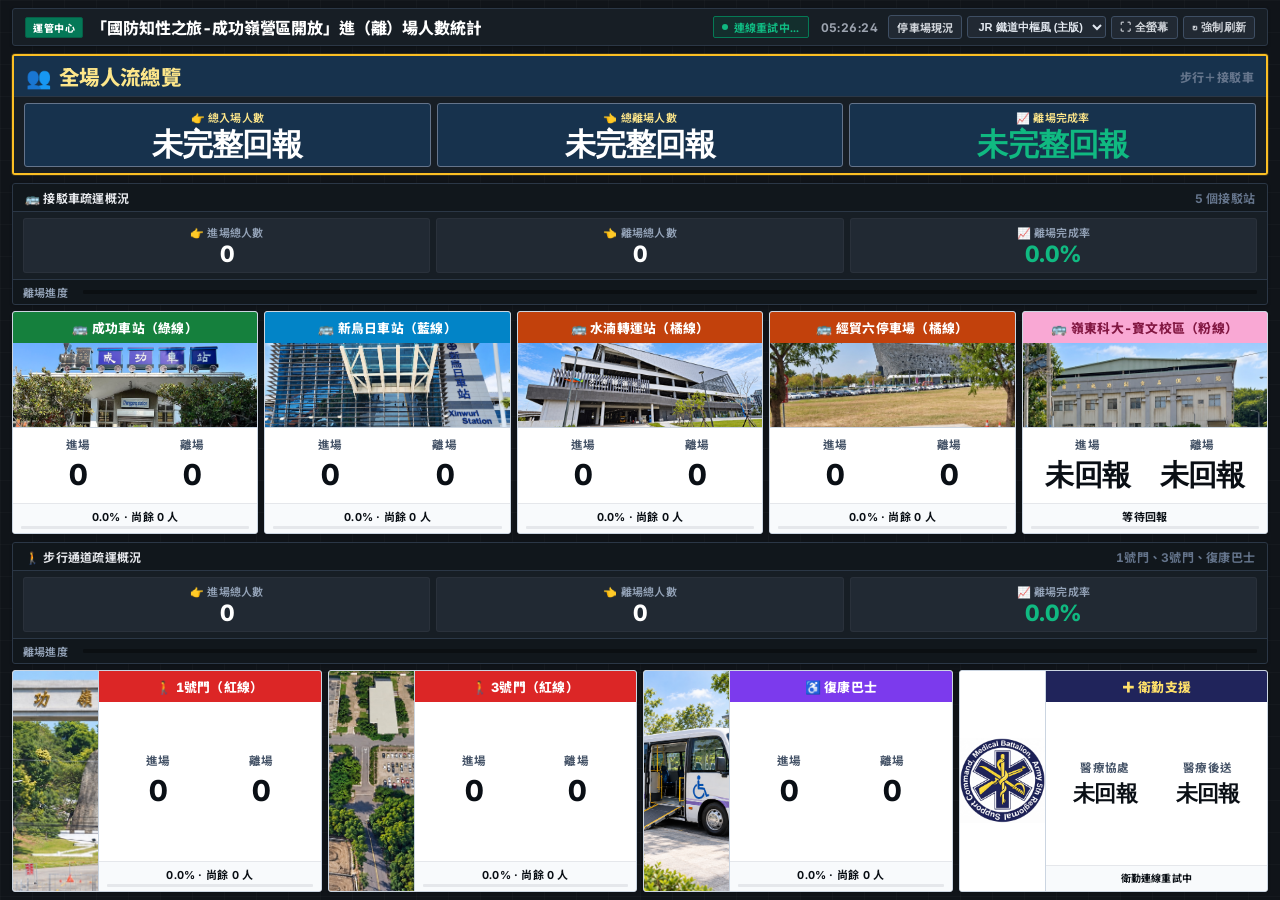
==== commit 71f3fd11: "Let multiple medical reporters contribute without duplicating cumulative counts Keep the existing fo" ====
--- a/index.html
+++ b/index.html
@@ -1304,7 +1304,7 @@
             <div class="card-col-num medical-pending" id="medicalAssistance">未回報</div>
           </div>
           <div class="card-col">
-            <div class="card-col-label">後送</div>
+            <div class="card-col-label">醫療後送</div>
             <div class="card-col-num medical-pending" id="medicalEvacuation">未回報</div>
           </div>
         </div>
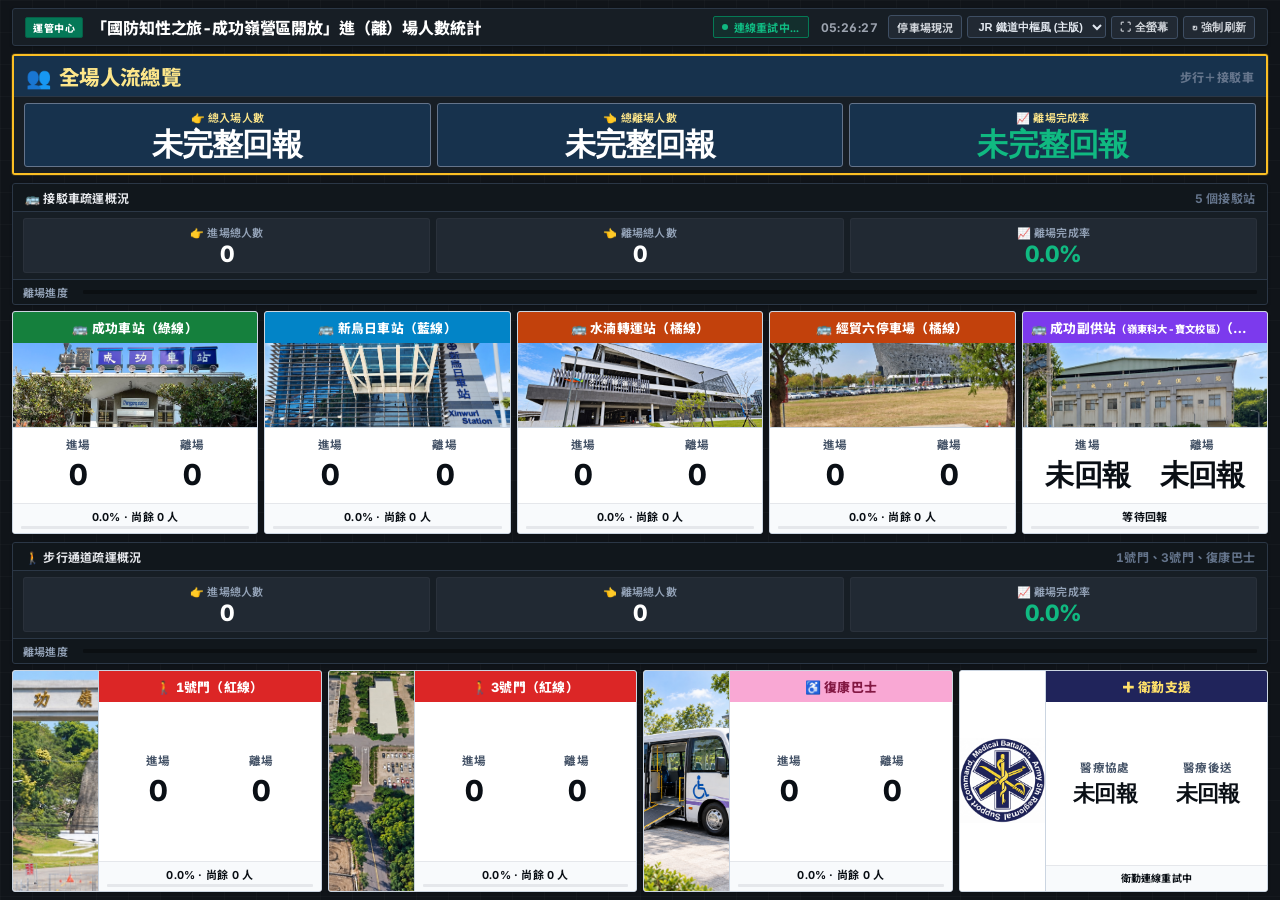
==== commit 503d6f5b: "Help riders identify the correct shuttle station and route colors Show Chenggong secondary supply st" ====
--- a/index.html
+++ b/index.html
@@ -592,6 +592,8 @@
       text-overflow: ellipsis;
     }
 
+    .station-name-detail { font-size: 0.8em; }
+
     /* 色標對應各線 */
     .bg-green  { background: var(--mil-green); }
     .bg-blue   { background: var(--mil-blue); }
@@ -1172,8 +1174,8 @@
 
       <!-- 嶺東科大-寶文校區 -->
       <div class="station-card">
-        <div class="card-header bg-pink">🚌 嶺東科大-寶文校區（粉線）</div>
-        <img class="station-photo" src="assets/stations/lingdong.jpg?v=20261002-photo" alt="嶺東科大-寶文校區（粉線）" width="1138" height="1382" decoding="async" style="object-position: center 44%;">
+        <div class="card-header bg-purple"><span>🚌 成功副供站<small class="station-name-detail">（嶺東科大-寶文校區）</small>（紫線）</span></div>
+        <img class="station-photo" src="assets/stations/lingdong.jpg?v=20261002-photo" alt="成功副供站（嶺東科大-寶文校區）（紫線）" width="1138" height="1382" decoding="async" style="object-position: center 44%;">
         <div class="card-body">
           <div class="card-col">
             <div class="card-col-label">進場</div>
@@ -1274,7 +1276,7 @@
 
       <!-- 復康巴士 -->
       <div class="station-card accessible-card">
-        <div class="card-header bg-purple">♿ 復康巴士</div>
+        <div class="card-header bg-pink">♿ 復康巴士</div>
         <img class="station-photo" src="assets/stations/accessible-bus.png?v=20261003" alt="復康巴士示意圖" width="1254" height="1254" decoding="async" style="object-position: center 60%;">
         <div class="card-body">
           <div class="card-col">
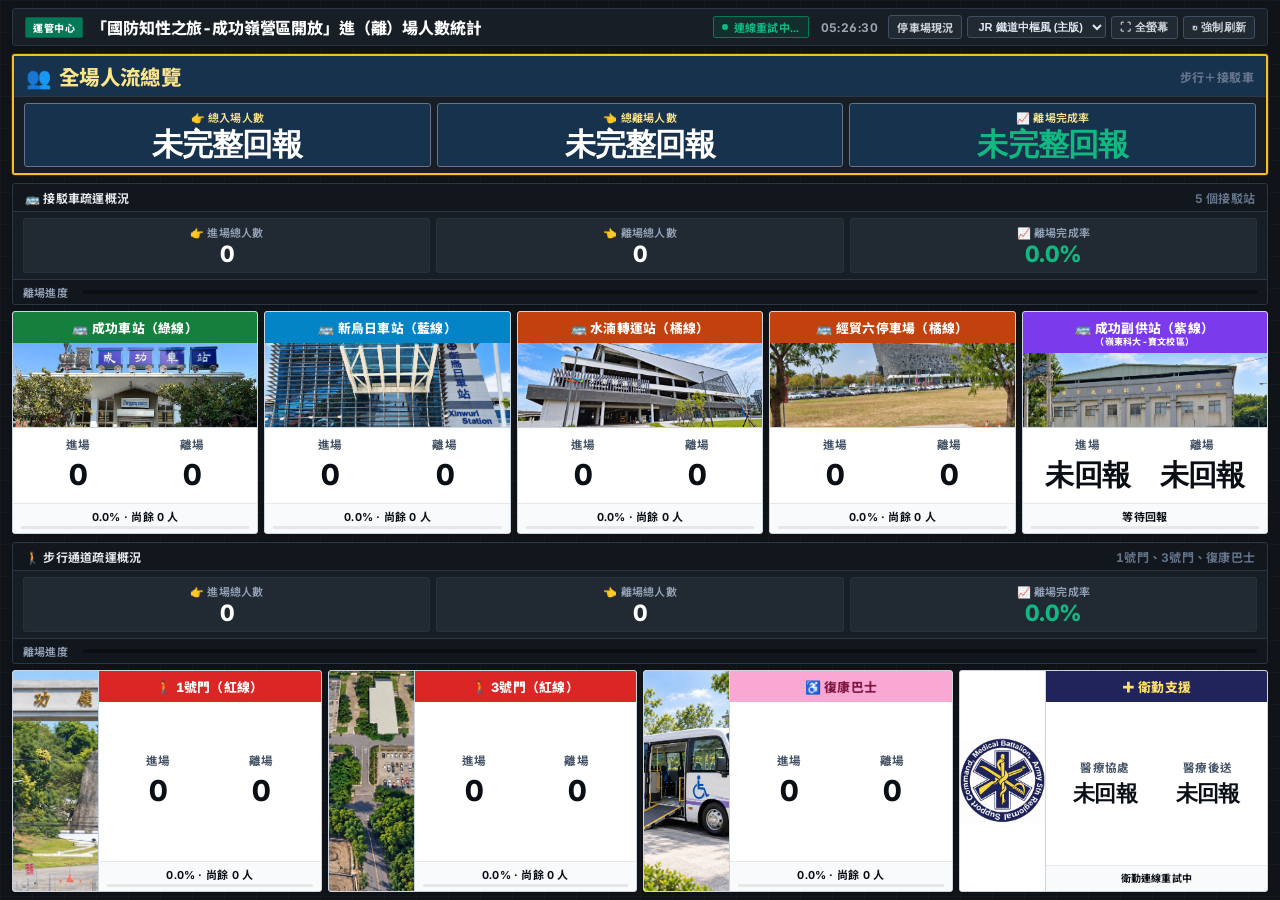
==== commit 6419a963: "Keep the station name prominent while fitting its campus qualifier Place the campus qualifier on its" ====
--- a/index.html
+++ b/index.html
@@ -592,7 +592,7 @@
       text-overflow: ellipsis;
     }
 
-    .station-name-detail { font-size: 0.8em; }
+    .station-name-detail { display: block; font-size: 0.7em; line-height: 1.15; }
 
     /* 色標對應各線 */
     .bg-green  { background: var(--mil-green); }
@@ -1174,7 +1174,7 @@
 
       <!-- 嶺東科大-寶文校區 -->
       <div class="station-card">
-        <div class="card-header bg-purple"><span>🚌 成功副供站<small class="station-name-detail">（嶺東科大-寶文校區）</small>（紫線）</span></div>
+        <div class="card-header bg-purple"><span>🚌 成功副供站（紫線）<small class="station-name-detail">（嶺東科大-寶文校區）</small></span></div>
         <img class="station-photo" src="assets/stations/lingdong.jpg?v=20261002-photo" alt="成功副供站（嶺東科大-寶文校區）（紫線）" width="1138" height="1382" decoding="async" style="object-position: center 44%;">
         <div class="card-body">
           <div class="card-col">
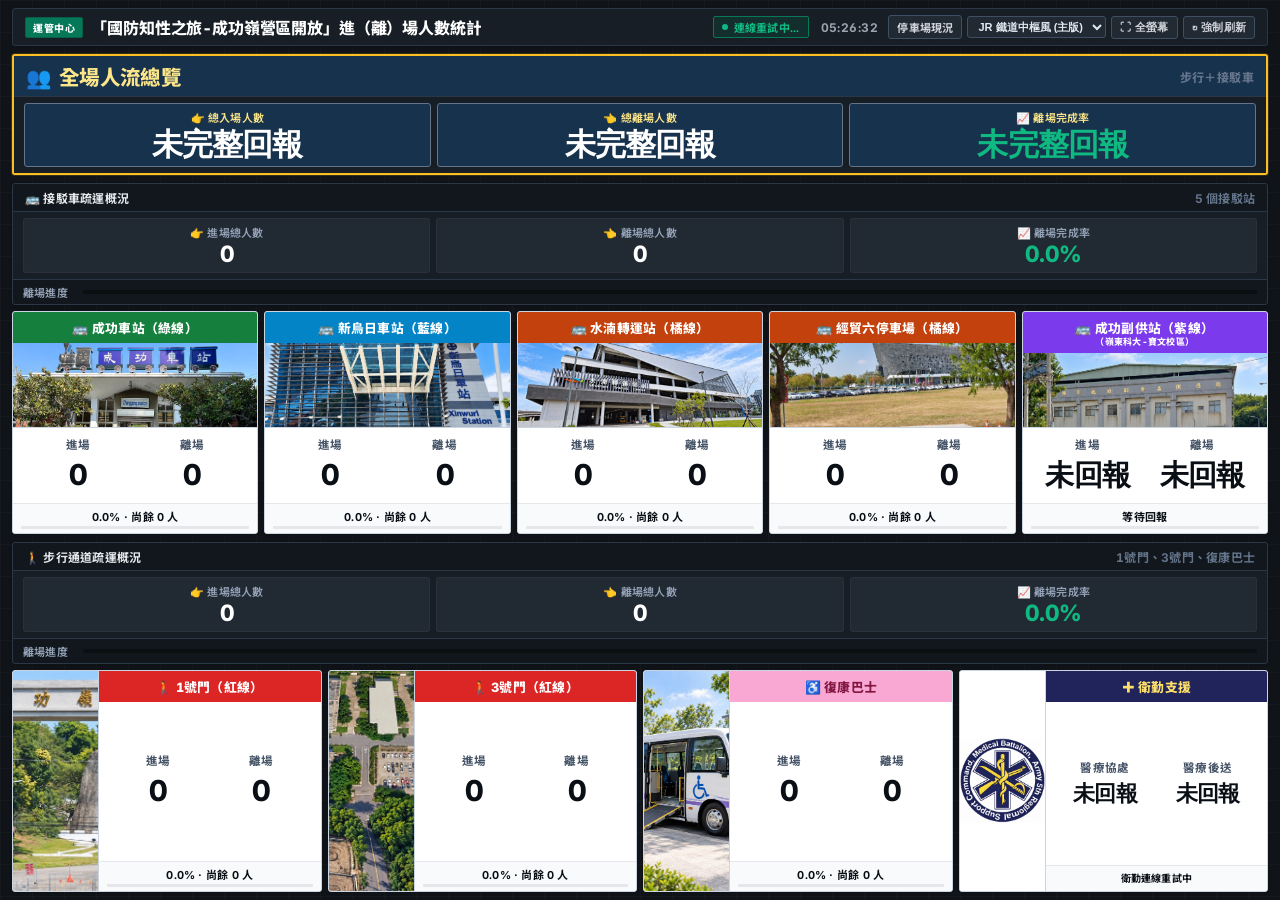
==== commit 06ac3382: "﻿Keep malformed reports from interrupting dashboard updates Isolate damaged cells and rows while con" ====
--- a/index.html
+++ b/index.html
@@ -1432,20 +1432,24 @@
     // 🏆 JSONP 回呼函式：100% 繞過任何瀏覽器 CORS / file 協議限制！
     window.onGvizData = function(data) {
       try {
-        if (!data || data.status === 'error' || !data.table || !data.table.rows) {
+        if (!data || data.status === 'error' || !Array.isArray(data.table?.rows) || data.table.rows.length === 0) {
           document.getElementById('liveText').textContent = '讀取失敗，請確認看板分頁與共用權限';
           return;
         }
-        const rows = data.table.rows;
+        const rows = data.table.rows.map(row => row && Array.isArray(row.c) ? row : { c: [], damaged: true });
+        let invalidCounts = 0;
 
         const getVal = (r, c) => {
           try {
+            if (rows[r]?.damaged) throw new Error('Damaged data row');
             if (!rows[r] || !rows[r].c || !rows[r].c[c]) return 0;
             const cell = rows[r].c[c];
-            if (typeof cell.v === 'number') return cell.v;
-            const parsed = parseFloat(cell.v || cell.f || 0);
-            return isNaN(parsed) ? 0 : parsed;
-          } catch(e) { return 0; }
+            const raw = cell.v ?? cell.f;
+            const parsed = typeof raw === 'number' ? raw : typeof raw === 'string' && raw.trim() !== '' ? Number(raw.replace(/,/g, '')) : NaN;
+            if (Number.isFinite(parsed) && Math.abs(parsed) <= Number.MAX_SAFE_INTEGER) return parsed;
+          } catch(e) { /* Isolate a damaged cell from the remaining report. */ }
+          invalidCounts++;
+          return null;
         };
 
         // 🔍 動態語意定位：動態尋找各區塊數據所在列，100% 防止 Google Sheets 空行過濾造成的列號位移！
@@ -1494,21 +1498,28 @@
         };
         const b5In = getLingdong(0);
         const b5Out = getLingdong(1);
-        const busComplete = b5In !== null && b5Out !== null;
+        const busInComplete = [b1In, b2In, b3In, b4In, b5In].every(value => value !== null);
+        const busOutComplete = [b1Out, b2Out, b3Out, b4Out, b5Out].every(value => value !== null);
+        const busComplete = busInComplete && busOutComplete;
 
         // 僅加總本頁定案站點；舊版大盤不含新增站點。
-        const busTotalIn = b1In + b2In + b3In + b4In + (b5In ?? 0);
-        const busTotalOut = b1Out + b2Out + b3Out + b4Out + (b5Out ?? 0);
+        const busTotalIn = (b1In ?? 0) + (b2In ?? 0) + (b3In ?? 0) + (b4In ?? 0) + (b5In ?? 0);
+        const busTotalOut = (b1Out ?? 0) + (b2Out ?? 0) + (b3Out ?? 0) + (b4Out ?? 0) + (b5Out ?? 0);
         const busRate = calcRate(busTotalIn, busTotalOut);
 
-        setNumberText(document.getElementById('busTotalIn'), b5In === null ? '未完整回報' : formatNumber(busTotalIn));
-        setNumberText(document.getElementById('busTotalOut'), b5Out === null ? '未完整回報' : formatNumber(busTotalOut));
+        setNumberText(document.getElementById('busTotalIn'), busInComplete ? formatNumber(busTotalIn) : '未完整回報');
+        setNumberText(document.getElementById('busTotalOut'), busOutComplete ? formatNumber(busTotalOut) : '未完整回報');
         setNumberText(document.getElementById('busTotalRate'), busComplete ? busRate.pctText : '未完整回報');
         document.getElementById('busMainBar').style.width = (busComplete ? busRate.pctNum : 0) + "%";
 
         const updateStationCard = (prefix, inVal, outVal) => {
-          setNumberText(document.getElementById(`${prefix}In`), formatNumber(inVal));
-          setNumberText(document.getElementById(`${prefix}Out`), formatNumber(outVal));
+          setNumberText(document.getElementById(`${prefix}In`), inVal === null ? '未回報' : formatNumber(inVal));
+          setNumberText(document.getElementById(`${prefix}Out`), outVal === null ? '未回報' : formatNumber(outVal));
+          if (inVal === null || outVal === null) {
+            document.getElementById(`${prefix}Status`).textContent = '資料異常，等待有效回報';
+            document.getElementById(`${prefix}Bar`).style.width = '0%';
+            return;
+          }
           const r = calcRate(inVal, outVal);
           document.getElementById(`${prefix}Status`).textContent = `${r.pctText} · 餘${formatNumber(r.remain)}人`;
           document.getElementById(`${prefix}Bar`).style.width = r.pctNum + "%";
@@ -1540,14 +1551,17 @@
         const accessibleOut = accessibleReady ? getVal(walkStationsRow, 20) : 0;
 
         // 步行大盤
-        const walkTotalIn = w1In + w2In + accessibleIn;
-        const walkTotalOut = w1Out + w2Out + accessibleOut;
+        const walkInComplete = [w1In, w2In, accessibleIn].every(value => value !== null);
+        const walkOutComplete = [w1Out, w2Out, accessibleOut].every(value => value !== null);
+        const walkComplete = walkInComplete && walkOutComplete;
+        const walkTotalIn = (w1In ?? 0) + (w2In ?? 0) + (accessibleIn ?? 0);
+        const walkTotalOut = (w1Out ?? 0) + (w2Out ?? 0) + (accessibleOut ?? 0);
         const walkRate = calcRate(walkTotalIn, walkTotalOut);
 
-        setNumberText(document.getElementById('walkTotalIn'), formatNumber(walkTotalIn));
-        setNumberText(document.getElementById('walkTotalOut'), formatNumber(walkTotalOut));
-        setNumberText(document.getElementById('walkTotalRate'), walkRate.pctText);
-        document.getElementById('walkMainBar').style.width = walkRate.pctNum + "%";
+        setNumberText(document.getElementById('walkTotalIn'), walkInComplete ? formatNumber(walkTotalIn) : '未完整回報');
+        setNumberText(document.getElementById('walkTotalOut'), walkOutComplete ? formatNumber(walkTotalOut) : '未完整回報');
+        setNumberText(document.getElementById('walkTotalRate'), walkComplete ? walkRate.pctText : '未完整回報');
+        document.getElementById('walkMainBar').style.width = (walkComplete ? walkRate.pctNum : 0) + "%";
 
         updateStationCard('walk1', w1In, w1Out);
         updateStationCard('walk2', w2In, w2Out);
@@ -1564,10 +1578,11 @@
         const overallRate = calcRate(overallIn, overallOut);
         setNumberText(document.getElementById('overallTotalIn'), formatNumber(overallIn));
         setNumberText(document.getElementById('overallTotalOut'), formatNumber(overallOut));
-        setNumberText(document.getElementById('overallTotalRate'), overallRate.pctText);
+        setNumberText(document.getElementById('overallTotalRate'), invalidCounts ? '未完整回報' : overallRate.pctText);
         const overallNote = document.getElementById('overallNote');
         overallNote.textContent = busComplete ? '步行＋接駁車' : '步行＋接駁車 · 嶺東待回報，已加總其餘回報';
-        overallNote.classList.toggle('overall-pending', !busComplete);
+        if (invalidCounts) overallNote.textContent = '步行＋接駁車 · 部分資料異常，僅加總有效回報';
+        overallNote.classList.toggle('overall-pending', !busComplete || !walkComplete);
         }
 
         // ==========================================
@@ -1720,13 +1735,14 @@
 
     // 衛勤資料使用自己的分頁和回呼，完全不參與 onGvizData 的人員總計。
     window.onMedicalData = function(data) {
-      if (!data || data.status === 'error' || !data.table || !data.table.rows) {
+      if (!data || data.status === 'error' || !Array.isArray(data.table?.rows) || !Array.isArray(data.table.rows[0]?.c)) {
         document.getElementById('medicalStatus').textContent = '衛勤資料讀取失敗 · 重試中';
         return;
       }
       const cells = data.table.rows[0]?.c || [];
       const count = column => {
         const raw = cells[column]?.v;
+        if (typeof raw !== 'number' && typeof raw !== 'string') return null;
         if (raw === null || raw === undefined || String(raw).trim() === '') return null;
         const value = Number(raw);
         return Number.isSafeInteger(value) && value >= 0 ? value : null;
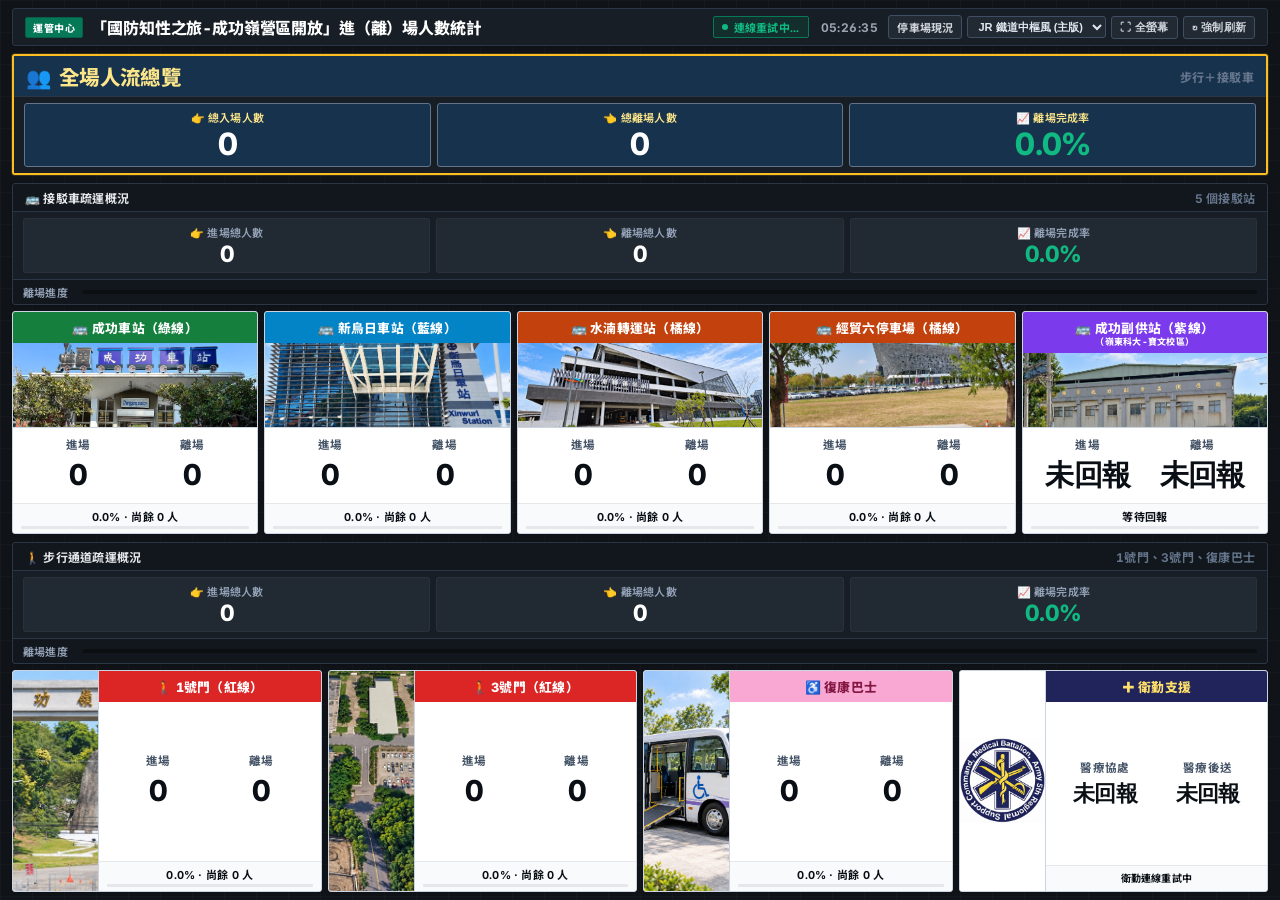
==== commit 246e130b: "Keep attendance totals visible while individual reports are missing Show sums and rates from usable " ====
--- a/index.html
+++ b/index.html
@@ -866,8 +866,6 @@
       .metric-label { font-size: 9px; margin: 0; }
       .metric-value { font-size: 18px; line-height: 21px; }
       .banner-progress-row { display: none; }
-      #overallNote.overall-pending { font-size: 0 !important; }
-      #overallNote.overall-pending::after { content: '嶺東待回報 · 已加總其餘'; font-size: 9px; }
       .section-container { flex: 1 1 0; min-height: 0; gap: 4px; }
       .cards-grid { flex: 1 1 0; min-height: 0; gap: 4px; }
       .grid-5 { grid-template-columns: repeat(5, minmax(0, 1fr)); }
@@ -1038,15 +1036,15 @@
     <div class="banner-metrics">
       <div class="metric-box">
         <div class="metric-label">👉 總入場人數</div>
-        <div class="metric-value" id="overallTotalIn">未完整回報</div>
+        <div class="metric-value" id="overallTotalIn">0</div>
       </div>
       <div class="metric-box">
         <div class="metric-label">👈 總離場人數</div>
-        <div class="metric-value" id="overallTotalOut">未完整回報</div>
+        <div class="metric-value" id="overallTotalOut">0</div>
       </div>
       <div class="metric-box">
         <div class="metric-label">📈 離場完成率</div>
-        <div class="metric-value rate" id="overallTotalRate">未完整回報</div>
+        <div class="metric-value rate" id="overallTotalRate">0.0%</div>
       </div>
     </div>
   </section>
@@ -1437,7 +1435,6 @@
           return;
         }
         const rows = data.table.rows.map(row => row && Array.isArray(row.c) ? row : { c: [], damaged: true });
-        let invalidCounts = 0;
 
         const getVal = (r, c) => {
           try {
@@ -1448,7 +1445,6 @@
             const parsed = typeof raw === 'number' ? raw : typeof raw === 'string' && raw.trim() !== '' ? Number(raw.replace(/,/g, '')) : NaN;
             if (Number.isFinite(parsed) && Math.abs(parsed) <= Number.MAX_SAFE_INTEGER) return parsed;
           } catch(e) { /* Isolate a damaged cell from the remaining report. */ }
-          invalidCounts++;
           return null;
         };
 
@@ -1498,19 +1494,16 @@
         };
         const b5In = getLingdong(0);
         const b5Out = getLingdong(1);
-        const busInComplete = [b1In, b2In, b3In, b4In, b5In].every(value => value !== null);
-        const busOutComplete = [b1Out, b2Out, b3Out, b4Out, b5Out].every(value => value !== null);
-        const busComplete = busInComplete && busOutComplete;
 
         // 僅加總本頁定案站點；舊版大盤不含新增站點。
         const busTotalIn = (b1In ?? 0) + (b2In ?? 0) + (b3In ?? 0) + (b4In ?? 0) + (b5In ?? 0);
         const busTotalOut = (b1Out ?? 0) + (b2Out ?? 0) + (b3Out ?? 0) + (b4Out ?? 0) + (b5Out ?? 0);
         const busRate = calcRate(busTotalIn, busTotalOut);
 
-        setNumberText(document.getElementById('busTotalIn'), busInComplete ? formatNumber(busTotalIn) : '未完整回報');
-        setNumberText(document.getElementById('busTotalOut'), busOutComplete ? formatNumber(busTotalOut) : '未完整回報');
-        setNumberText(document.getElementById('busTotalRate'), busComplete ? busRate.pctText : '未完整回報');
-        document.getElementById('busMainBar').style.width = (busComplete ? busRate.pctNum : 0) + "%";
+        setNumberText(document.getElementById('busTotalIn'), formatNumber(busTotalIn));
+        setNumberText(document.getElementById('busTotalOut'), formatNumber(busTotalOut));
+        setNumberText(document.getElementById('busTotalRate'), busRate.pctText);
+        document.getElementById('busMainBar').style.width = busRate.pctNum + "%";
 
         const updateStationCard = (prefix, inVal, outVal) => {
           setNumberText(document.getElementById(`${prefix}In`), inVal === null ? '未回報' : formatNumber(inVal));
@@ -1529,7 +1522,7 @@
         updateStationCard('bus2', b2In, b2Out);
         updateStationCard('bus3', b3In, b3Out);
         updateStationCard('bus4', b4In, b4Out);
-        if (busComplete) {
+        if (b5In !== null && b5Out !== null) {
           updateStationCard('bus5', b5In, b5Out);
         } else {
           setNumberText(document.getElementById('bus5In'), b5In === null ? '未回報' : formatNumber(b5In));
@@ -1551,17 +1544,14 @@
         const accessibleOut = accessibleReady ? getVal(walkStationsRow, 20) : 0;
 
         // 步行大盤
-        const walkInComplete = [w1In, w2In, accessibleIn].every(value => value !== null);
-        const walkOutComplete = [w1Out, w2Out, accessibleOut].every(value => value !== null);
-        const walkComplete = walkInComplete && walkOutComplete;
         const walkTotalIn = (w1In ?? 0) + (w2In ?? 0) + (accessibleIn ?? 0);
         const walkTotalOut = (w1Out ?? 0) + (w2Out ?? 0) + (accessibleOut ?? 0);
         const walkRate = calcRate(walkTotalIn, walkTotalOut);
 
-        setNumberText(document.getElementById('walkTotalIn'), walkInComplete ? formatNumber(walkTotalIn) : '未完整回報');
-        setNumberText(document.getElementById('walkTotalOut'), walkOutComplete ? formatNumber(walkTotalOut) : '未完整回報');
-        setNumberText(document.getElementById('walkTotalRate'), walkComplete ? walkRate.pctText : '未完整回報');
-        document.getElementById('walkMainBar').style.width = (walkComplete ? walkRate.pctNum : 0) + "%";
+        setNumberText(document.getElementById('walkTotalIn'), formatNumber(walkTotalIn));
+        setNumberText(document.getElementById('walkTotalOut'), formatNumber(walkTotalOut));
+        setNumberText(document.getElementById('walkTotalRate'), walkRate.pctText);
+        document.getElementById('walkMainBar').style.width = walkRate.pctNum + "%";
 
         updateStationCard('walk1', w1In, w1Out);
         updateStationCard('walk2', w2In, w2Out);
@@ -1578,11 +1568,9 @@
         const overallRate = calcRate(overallIn, overallOut);
         setNumberText(document.getElementById('overallTotalIn'), formatNumber(overallIn));
         setNumberText(document.getElementById('overallTotalOut'), formatNumber(overallOut));
-        setNumberText(document.getElementById('overallTotalRate'), invalidCounts ? '未完整回報' : overallRate.pctText);
+        setNumberText(document.getElementById('overallTotalRate'), overallRate.pctText);
         const overallNote = document.getElementById('overallNote');
-        overallNote.textContent = busComplete ? '步行＋接駁車' : '步行＋接駁車 · 嶺東待回報，已加總其餘回報';
-        if (invalidCounts) overallNote.textContent = '步行＋接駁車 · 部分資料異常，僅加總有效回報';
-        overallNote.classList.toggle('overall-pending', !busComplete || !walkComplete);
+        overallNote.textContent = '步行＋接駁車';
         }
 
         // ==========================================
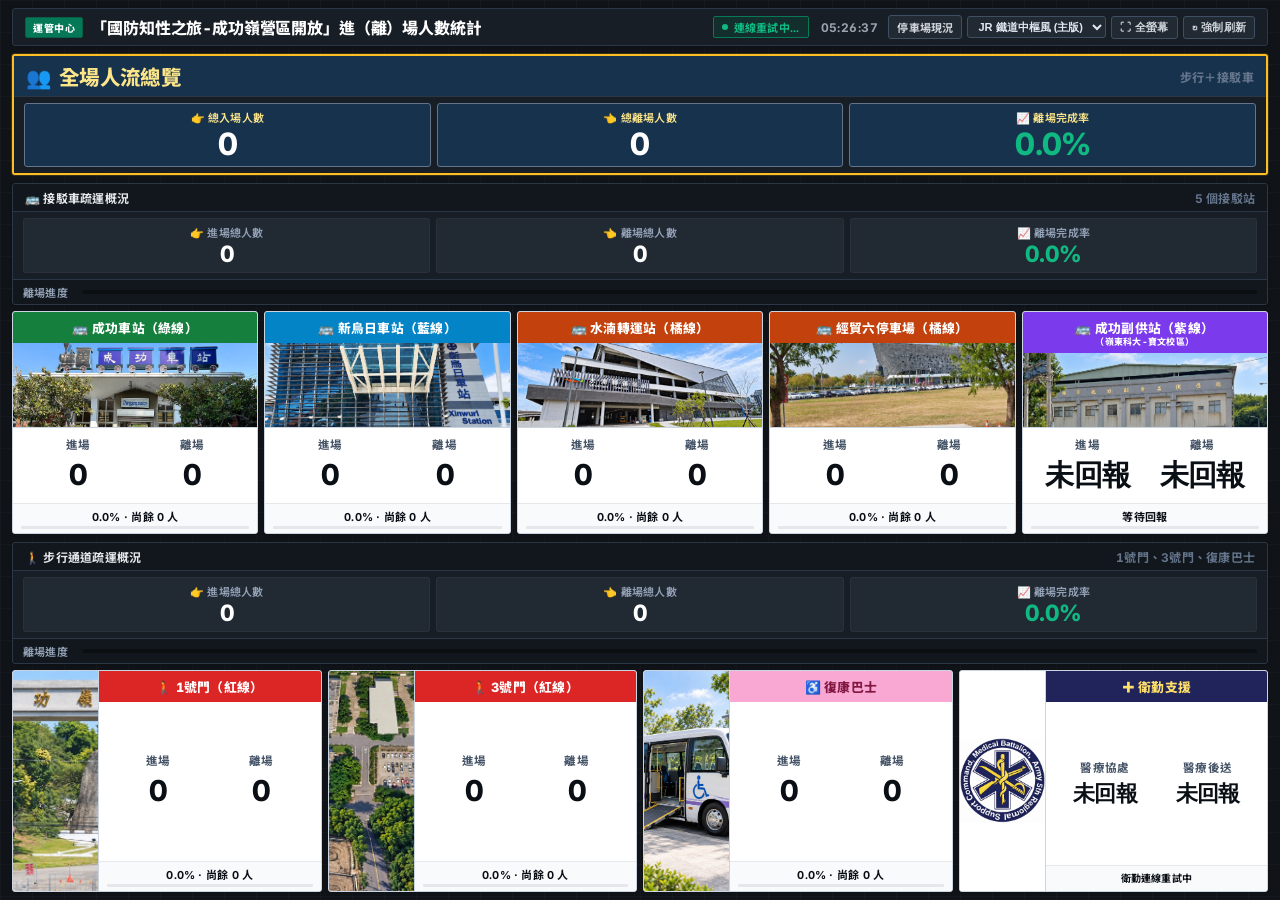
==== commit eb85b601: "Prevent submitted counts from disappearing when Sheets infers header rows Force zero inferred header" ====
--- a/index.html
+++ b/index.html
@@ -1714,7 +1714,7 @@
       }
       const script = document.createElement('script');
       script.id = 'gvizScript';
-      script.src = `https://docs.google.com/spreadsheets/d/${SPREADSHEET_ID}/gviz/tq?tqx=responseHandler:onGvizData&sheet=${encodeURIComponent("總即時戰情看板")}&_t=${Date.now()}`;
+      script.src = `https://docs.google.com/spreadsheets/d/${SPREADSHEET_ID}/gviz/tq?tqx=responseHandler:onGvizData&headers=0&sheet=${encodeURIComponent("總即時戰情看板")}&_t=${Date.now()}`;
       script.onerror = function() {
         document.getElementById('liveText').textContent = '連線重試中...';
       };
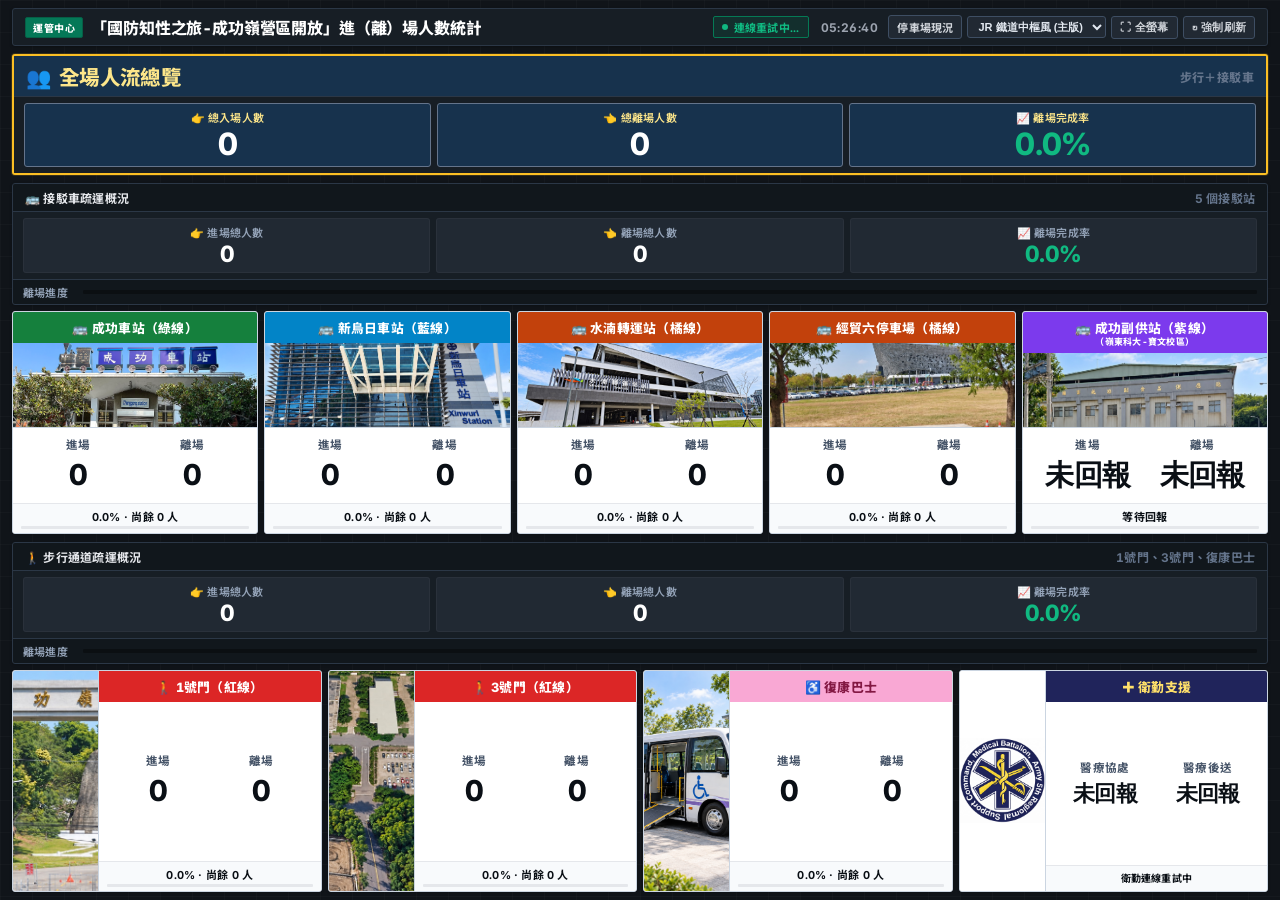
==== commit 47ab6af4: "Keep Shuinan reports on the Shuinan card instead of Jingmao Six The visible Shuinan card uses bus4 a" ====
--- a/index.html
+++ b/index.html
@@ -1481,10 +1481,10 @@
         const b1Out = getVal(busStationsRow, 3);
         const b2In = getVal(busStationsRow, 6);
         const b2Out = getVal(busStationsRow, 9);
-        const b3In = getVal(busStationsRow, 18);
-        const b3Out = getVal(busStationsRow, 21);
-        const b4In = getVal(busStationsRow, 12);
-        const b4Out = getVal(busStationsRow, 15);
+        const b3In = getVal(busStationsRow, 12);
+        const b3Out = getVal(busStationsRow, 15);
+        const b4In = getVal(busStationsRow, 18);
+        const b4Out = getVal(busStationsRow, 21);
 
         const getLingdong = column => {
           const raw = lingdongRow === null ? null : rows[lingdongRow]?.c?.[column]?.v;
